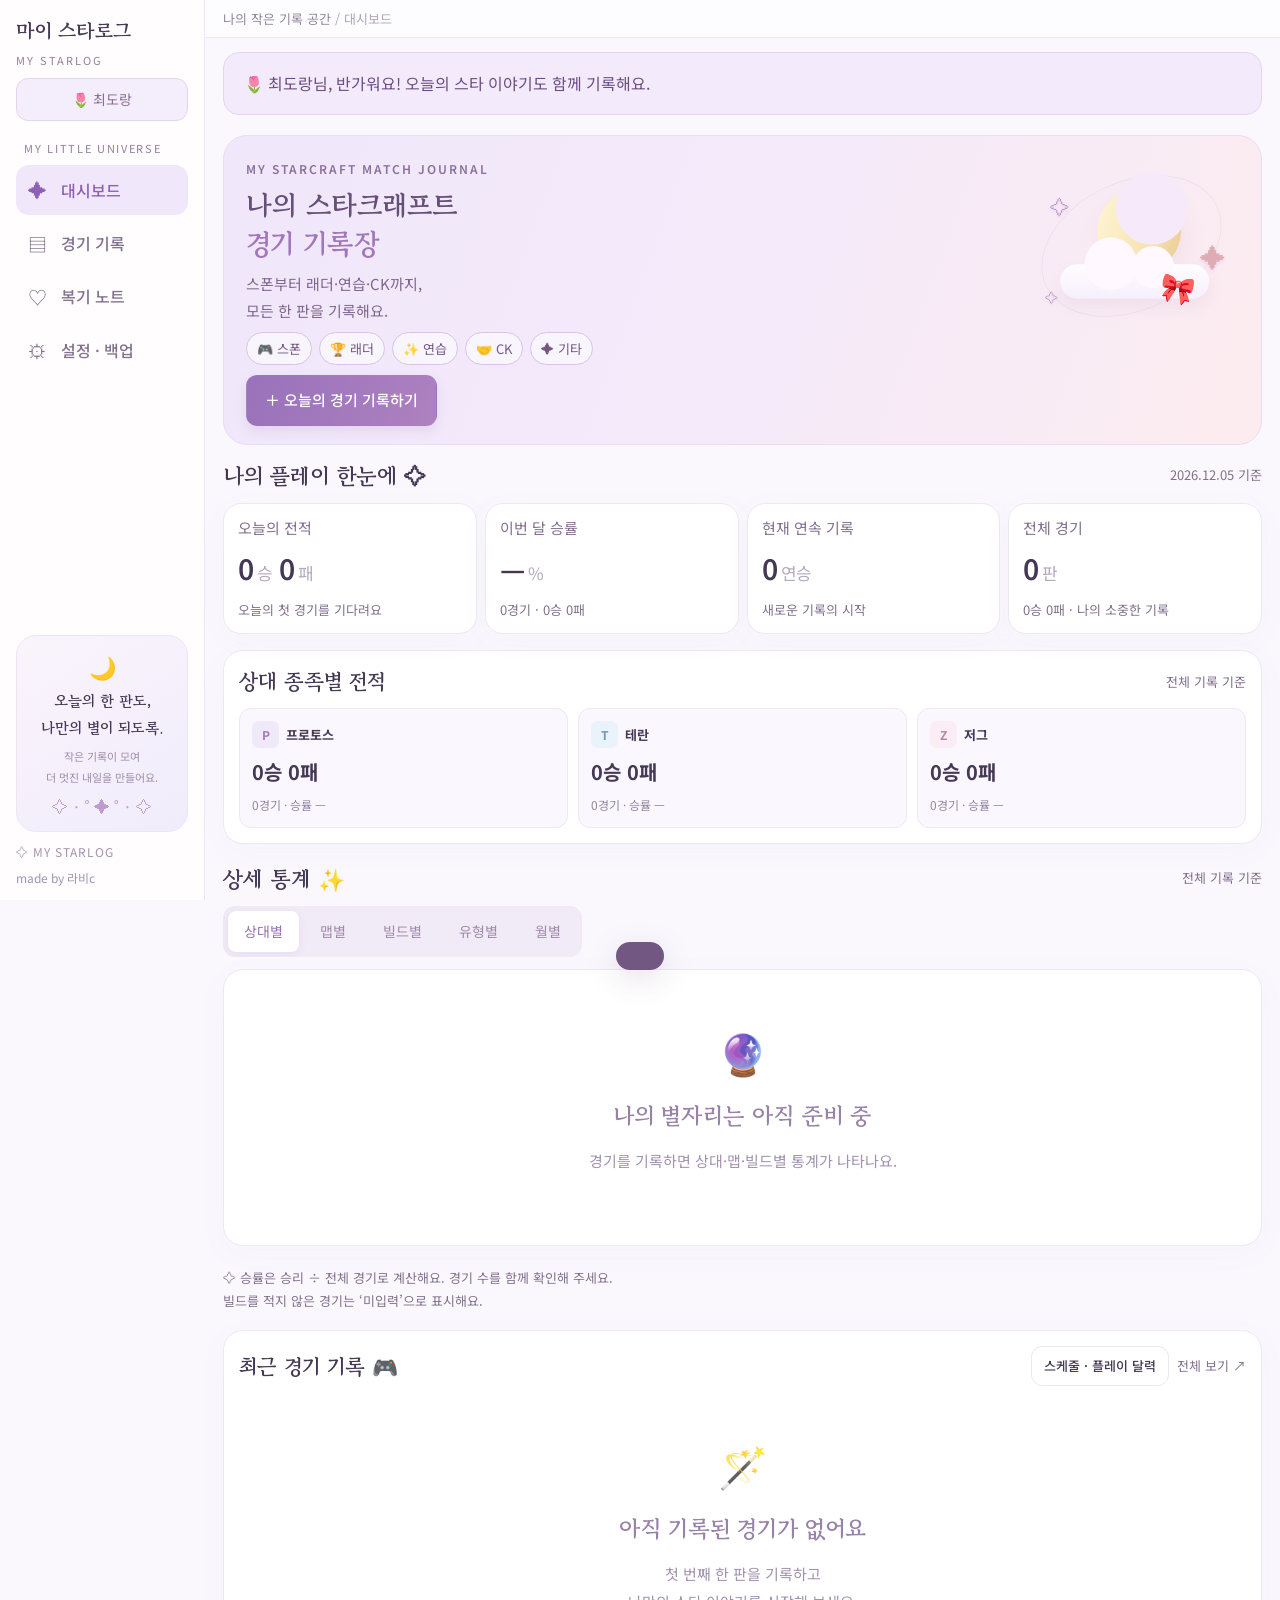
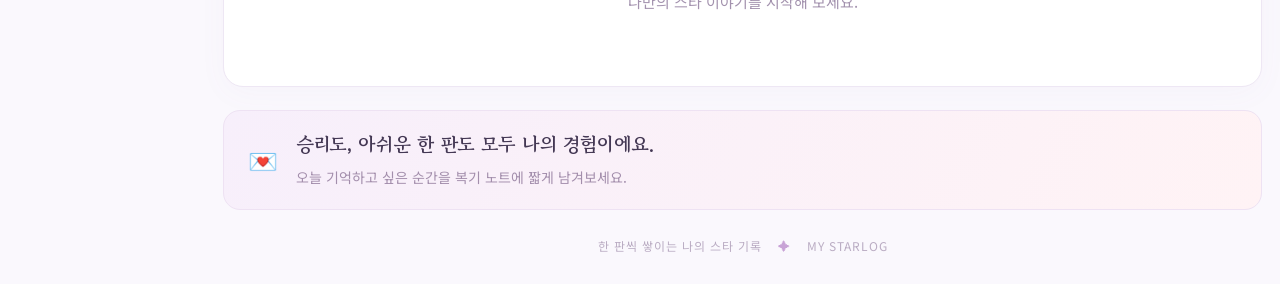
==== starlog/index.html @ a17aeb81 "feat: use Dorang profile automatically in integrated Starlog" ====
<!doctype html><html lang="ko"><head><meta charset="UTF-8"><meta name="viewport" content="width=device-width,initial-scale=1"><meta name="theme-color" content="#eee6ff"><title>마이 스타로그 · 스타크래프트 경기 기록장</title><meta name="description" content="스폰·래더·연습·CK까지, 나의 스타크래프트 경기와 빌드, 복기, 피드백을 기록하는 개인 기록장."><link rel="preconnect" href="https://fonts.googleapis.com"><link href="https://fonts.googleapis.com/css2?family=Gowun+Batang:wght@400;700&family=Noto+Sans+KR:wght@400;500;600;700;800&display=swap" rel="stylesheet"><link rel="manifest" href="manifest.webmanifest"><link rel="stylesheet" href="style.css?v=2.0.15"></head><body><aside class="sidebar"><a class="brand" href="#home"><span>마이 스타로그<small>MY STARLOG</small></span></a><div class="profile">🌷 <span id="profileName">최도랑</span></div><div class="nav-label">MY LITTLE UNIVERSE</div><nav id="nav"><a href="#home">✦ <span>대시보드</span></a><a href="#records">▤ <span>경기 기록</span></a><a href="#review">♡ <span>복기 노트</span></a><a href="#settings">⚙ <span>설정 · 백업</span></a></nav><div class="sidebar-note"><div>🌙</div><b>오늘의 한 판도,<br>나만의 별이 되도록.</b><small>작은 기록이 모여<br>더 멋진 내일을 만들어요.</small><span>✧ · ˚ ✦ ˚ · ✧</span></div><div class="sidebar-bottom">✧ MY STARLOG <small>made by 라비c</small></div></aside><main><header><div id="breadcrumb">나의 작은 기록 공간 <span> / 대시보드</span></div></header><div class="content"><div id="nameGreeting" role="status" hidden style="margin-bottom:20px;padding:16px 20px;background:#f3ebfb;border:1px solid #e4d5f1;border-radius:16px;font-size:16px;line-height:1.8;color:#6b4d82"></div><section id="home" class="page"></section><section id="records" class="page"></section><section id="review" class="page"></section><section id="settings" class="page"></section></div><footer>한 판씩 쌓이는 나의 스타 기록 <span>✦</span> MY STARLOG</footer></main><button class="floating" onclick="openForm()" aria-label="경기 기록하기">＋</button><dialog id="welcomeNotice" aria-labelledby="welcomeNoticeTitle"><div class="notice-heading"><h2 id="welcomeNoticeTitle">마이 스타로그 안내</h2><button class="icon-btn" onclick="dismissWelcomeNotice()" aria-label="안내 닫기">✕</button></div><div id="nameGuide" hidden style="margin-bottom:20px;padding:16px 20px;background:#f3ebfb;border:1px solid #e4d5f1;border-radius:16px;font-size:16px;line-height:1.8;color:#6b4d82">🌷 <a href="#settings" style="color:inherit;font-weight:600;text-underline-offset:4px">‘나의 스타로그’를 눌러 이름을 등록해 주세요.</a><br><span style="font-size:14px">설정에서 이름 / 닉네임을 입력하고 ‘설정 저장하기’를 눌러 주세요.</span></div><div id="migrationNotice" aria-live="polite"></div><div class="modal-actions"><button class="btn primary" onclick="dismissWelcomeNotice()">확인 · 닫기</button></div></dialog><dialog id="editor"><form id="matchForm"><div class="modal-head"><div><span class="eyebrow">NEW MEMORY</span><h2 id="formTitle">오늘의 한 판 기록하기 ✨</h2></div><button type="button" class="icon-btn" onclick="closeForm()" aria-label="닫기">✕</button></div><input name="id" type="hidden"><div class="form-grid"><label>경기 날짜<input name="date" type="date" required></label><label>경기 유형<select name="type"><option>스폰</option><option>래더</option><option>연습</option><option>CK</option><option>기타</option></select></label><label>상대 이름 <em>*</em><input name="opponent" list="opponents" maxlength="60" required placeholder="누구와 함께했나요?"></label><label>상대 종족<select name="race"><option value="P">프로토스</option><option value="T">테란</option><option value="Z">저그</option><option value="R">랜덤 / 모름</option></select></label><label>맵 <em>*</em><input name="map" list="maps" maxlength="80" required placeholder="맵 이름 입력"></label></div><label style="margin-bottom:18px">경기 결과 <em>*</em><select name="result" required><option value="" disabled selected>승패를 선택해 주세요</option><option value="W">승리</option><option value="L">패배</option></select></label><div class="form-grid"><label>내 빌드 <small>선택</small><input name="build" list="builds" maxlength="100" placeholder="예: 더블 넥서스"></label><label>상대 빌드 <small>선택</small><input name="enemyBuild" maxlength="100" placeholder="기억해둘 상대의 빌드"></label></div><label>복기 · 피드백 메모 <small>선택 · 최대 10,000자 · 아래쪽을 끌어 크기 조절</small><textarea name="memo" rows="8" maxlength="10000" placeholder="잘한 점도, 다음에 바꿔볼 점도 편하게 남겨요."></textarea></label><label>복기 태그 <small>쉼표로 구분</small><input name="tags" maxlength="200" placeholder="정찰, 빌드 대응, 교전, 잘한 플레이"></label><label class="check"><input name="star" type="checkbox"> ♡ 다시 보고 싶은 경기</label><div class="modal-actions"><button type="button" class="btn" onclick="copyLast()">직전 경기 가져오기</button><button type="submit" class="btn primary">기록 저장하기 ✦</button></div><p class="hint">작성 중인 내용은 이 브라우저에 임시 저장돼요.</p></form></dialog><datalist id="opponents"></datalist><datalist id="maps"></datalist><datalist id="builds"></datalist><div id="toast" role="status"></div><script src="app.js?v=2.0.15"></script><script src="player-autofill.js?v=2.0.15"></script></body></html>
---- starlog/style.css ----
:root{--bg:#faf8fd;--ink:#443854;--muted:#92869f;--purple:#9570c8;--accent:#b488cf;--line:#eee7f4;--pink:#e998b3;--card:#fff;--shadow:0 7px 30px #8e6dab09}*{box-sizing:border-box}body{margin:0;background:var(--bg);color:var(--ink);font:14px 'Noto Sans KR',sans-serif}button,input,select,textarea{font:inherit}button,a,input,select,textarea{-webkit-tap-highlight-color:transparent}button,a{cursor:pointer}button{color:inherit}a{color:inherit;text-decoration:none}button:focus-visible,a:focus-visible{outline:3px solid #bd9ae5;outline-offset:3px}.sidebar{width:240px;height:100vh;position:fixed;top:0;background:#fffdfd;border-right:1px solid var(--line);padding:38px 25px 24px;display:flex;flex-direction:column;z-index:5}.brand{display:flex;gap:10px;align-items:center;font:700 20px 'Gowun Batang',serif;white-space:nowrap}.brand-icon{display:grid;place-items:center;font-size:34px;color:#ab7bd1;background:#f2eafa;border:1px solid #e5d6f6;border-radius:15px;width:44px;height:46px}.brand small{display:block;font:9px 'Noto Sans KR',sans-serif;letter-spacing:3px;color:#a592b1;margin-top:7px}.nav-label{font-size:9px;letter-spacing:1.7px;color:#b2a6bb;margin:46px 10px 15px}nav{display:grid;gap:8px}nav a{display:flex;align-items:center;gap:14px;padding:14px 17px;border-radius:13px;color:#9688a2;font-size:19px}nav a span{font-size:13px;font-weight:500}nav a.active{background:#f0e7fa;color:#8d60b6}nav a:hover{background:#f7f1fb}.sidebar-note{margin-top:auto;padding:26px 15px;text-align:center;background:linear-gradient(145deg,#faf4fc,#f0ecfb);border:1px solid #eee4f6;border-radius:20px;position:relative}.sidebar-note>div{font-size:30px;margin-bottom:10px}.sidebar-note b{font:700 16px/1.8 'Gowun Batang',serif}.sidebar-note small{display:block;font-size:10px;color:#a08eac;line-height:1.9;margin:13px 0}.sidebar-note>span{color:#be9bd3}.sidebar-bottom{font-size:9px;letter-spacing:1px;color:#a493b0;margin-top:24px}.sidebar-bottom span{float:right}.sidebar-bottom small{display:block;font-size:10px;letter-spacing:0;margin-top:6px}main{margin-left:240px}header{height:83px;border-bottom:1px solid var(--line);padding:0 42px;display:flex;justify-content:space-between;align-items:center;background:#fff9;font-size:11px;color:var(--muted)}header span{color:#b1a4bb}.profile{border:1px solid var(--line);background:white;border-radius:24px;padding:9px 15px;font-size:13px}.profile span{color:#887097;margin-left:6px}.content{max-width:1320px;margin:auto;padding:32px 42px 24px}.page{display:none}.page.active{display:block}.hero{background:linear-gradient(110deg,#efe7fa 0%,#f5eafa 53%,#fcecef 100%);border:1px solid #eadcf3;border-radius:24px;padding:34px 36px;min-height:232px;display:flex;position:relative;overflow:hidden}.hero-copy{z-index:1}.eyebrow{font-size:10px;letter-spacing:2px;color:#a58bb9;font-weight:600}.hero h1{font:700 clamp(26px,2.6vw,36px)/1.6 'Gowun Batang',serif;margin:11px 0;color:#675077}.hero h1 span{color:#a276ba}.hero p{color:#a18aa9;font-size:12px;margin:0 0 23px}.btn{padding:11px 18px;border:1px solid var(--line);border-radius:11px;background:white;font-weight:500;font-size:12px;display:inline-flex;align-items:center;justify-content:center;gap:7px}.btn:hover{filter:brightness(.98);transform:translateY(-1px)}.btn.primary{background:linear-gradient(110deg,#a280c6,#bd94ce);color:white;border-color:transparent;box-shadow:0 5px 12px #ae88c331}.btn.small{padding:7px 11px;font-size:11px}.hero-art{position:absolute;right:35px;top:12px;width:270px;height:220px;pointer-events:none}.moon{position:absolute;right:64px;top:28px;width:120px;height:120px;border-radius:50%;background:linear-gradient(130deg,#fff8d8,#f1d59c);box-shadow:0 12px 30px #c49ba925,inset -12px -9px 15px #d6aa7730;transform:rotate(-22deg)}.moon:after{content:'';position:absolute;width:103px;height:103px;top:-14px;right:-20px;border-radius:50%;background:#f6eafa}.cloud{position:absolute;bottom:35px;right:24px;width:213px;height:49px;border-radius:50px;background:linear-gradient(#ffffffec,#f6effdf7);box-shadow:0 12px 22px #b29ac224}.cloud:before,.cloud:after{content:'';position:absolute;border-radius:50%;background:#fff9ff;width:75px;height:75px;left:35px;bottom:12px}.cloud:after{width:60px;height:60px;left:103px;bottom:15px}.art-star{position:absolute;color:#bd91d1;font-size:28px;text-shadow:0 3px 5px #cf9ed347}.art-star.s1{top:30px;left:18px}.art-star.s2{top:95px;right:0;color:#dfacb5;font-size:37px}.art-star.s3{bottom:22px;left:12px;font-size:19px}.art-ribbon{position:absolute;right:44px;bottom:18px;font-size:40px;transform:rotate(12deg)}.orbit{position:absolute;inset:18px 0;border:1px solid #d4b5e14f;border-radius:50%;transform:rotate(-25deg)}.section-top{display:flex;align-items:center;justify-content:space-between;margin:29px 0 16px;gap:10px}.section-top h2,.page-title{font:700 21px 'Gowun Batang',serif;margin:0}.section-top small{font-size:11px;color:var(--muted)}.date-label{font-size:11px;color:#a492af}.metrics{display:grid;grid-template-columns:repeat(4,1fr);gap:15px;margin:22px 0}.metric{background:white;border:1px solid var(--line);border-radius:18px;padding:21px 23px;box-shadow:var(--shadow);position:relative}.metric .metric-icon{float:right;background:#f7f0fc;padding:9px;border-radius:12px;font-size:18px}.metric:nth-child(2) .metric-icon{background:#fff1f4}.metric:nth-child(3) .metric-icon{background:#eff8f6}.metric-title{font-size:11px;color:#a08da9}.metric strong{font-size:29px;display:block;letter-spacing:-1px;margin:12px 0 7px;font-weight:600}.metric strong small{font-size:13px;font-weight:400;color:#b5a9bf;margin-left:4px}.metric>small{color:#b0a1b9;font-size:10px}.two-col{display:grid;grid-template-columns:1.65fr 1fr;gap:23px}.panel{background:white;border:1px solid var(--line);border-radius:20px;padding:23px;box-shadow:var(--shadow)}.panel-title{display:flex;justify-content:space-between;align-items:center;margin-bottom:20px}.panel-title h3{font:700 17px 'Gowun Batang',serif;margin:0}.panel-title a{font-size:10px;color:#a18aac}.empty{text-align:center;padding:34px 15px;color:#a392ae}.empty .empty-icon{font-size:40px;display:block;margin-bottom:13px}.empty b{font:700 18px 'Gowun Batang',serif;color:#9982a8}.empty p{font-size:11px;line-height:1.9;margin-bottom:20px}.tip{background:linear-gradient(115deg,#f7effb,#fff3f5);border:1px solid #eee2f3;border-radius:17px;padding:19px 24px;margin-top:23px;display:flex;gap:18px;align-items:center}.tip>span{font-size:24px}.tip b{font:700 14px 'Gowun Batang',serif}.tip p{font-size:11px;color:#a38eac;margin:7px 0 0}.calendar-head{display:flex;justify-content:space-between;align-items:center;font-size:12px}.icon-btn{background:transparent;border:0;padding:7px;border-radius:8px;color:#a18dab}.calendar-grid{display:grid;grid-template-columns:repeat(7,1fr);gap:4px;text-align:center;margin-top:14px}.day-label{font-size:9px;color:#b9a9c1;padding:5px}.day{border:0;background:transparent;min-height:34px;padding:5px 0;border-radius:9px;font-size:10px;position:relative}.day.today{background:#efe5fa;color:#9c70bd;font-weight:700}.day.has-game:after{content:'';display:block;width:4px;height:4px;border-radius:50%;background:#d99bbd;margin:3px auto 0}.day:hover{background:#faf2fc}.calendar-legend{font-size:9px;color:#b1a0bb;margin-top:14px;text-align:center}.table-wrap{overflow:auto}table{width:100%;border-collapse:collapse;white-space:nowrap}th{font-weight:400;color:#b4a3bd;font-size:10px;text-align:left;padding:12px 10px;border-bottom:1px solid var(--line)}td{padding:15px 10px;border-bottom:1px solid #f5eff8;font-size:11px}tr:last-child td{border:0}tbody tr.clickable{cursor:pointer}tbody tr.clickable:hover{background:#fdf9ff}.badge{display:inline-block;padding:5px 9px;border-radius:7px;font-size:10px;background:#f2ebfa;color:#a47cbd}.badge.win{color:#649b95;background:#edf7f4}.badge.loss{color:#c18da4;background:#fcf0f4}.race{display:inline-grid;place-items:center;width:22px;height:22px;border-radius:7px;font-size:10px;background:#f0e9f9;color:#a07abb;margin-right:7px}.race.T{background:#eaf3fb;color:#7395b6}.race.Z{background:#fbedf3;color:#ba83a6}.filters{display:flex;flex-wrap:wrap;gap:9px;margin:20px 0}.filters input{min-width:150px;flex:1}.filters select{min-width:100px}.filters label{font-size:10px;color:var(--muted)}input:not([type=radio]):not([type=checkbox]),select,textarea{border:1px solid #e9dff0;background:#fffdff;border-radius:10px;padding:11px 12px;color:#66516f;outline:none;max-width:100%}input:focus,select:focus,textarea:focus{border-color:#ba96d5!important;box-shadow:0 0 0 3px #c29ee615}input::placeholder,textarea::placeholder{color:#bbadbf;font-size:11px}.filters input,.filters select{font-size:11px}.subtext{color:#a591af;font-size:12px;line-height:1.9}.page-heading{display:flex;justify-content:space-between;align-items:center}.page-heading p{margin-bottom:0}.segmented{display:flex;gap:5px;background:#f1eaf7;padding:5px;border-radius:12px;width:max-content;max-width:100%;overflow:auto}.segmented button{border:0;border-radius:8px;background:transparent;font-size:11px;padding:9px 16px;color:#a08aac;white-space:nowrap}.segmented button.selected{background:white;color:#9a70b5;box-shadow:0 2px 8px #8c72931a}.bar-track{height:7px;background:#f4ecf8;border-radius:20px;width:130px;overflow:hidden}.bar-fill{height:100%;background:linear-gradient(90deg,#c7a8e2,#e7bed4);border-radius:20px}.review-grid{display:grid;grid-template-columns:repeat(2,1fr);gap:17px}.review-card{padding:22px;border:1px solid var(--line);border-radius:18px;background:white;cursor:pointer}.review-card h3{font-size:14px;margin:14px 0 8px}.review-card p{font-size:12px;color:#96839e;line-height:1.9;white-space:pre-wrap;overflow-wrap:anywhere}.tag{font-size:10px;padding:4px 8px;background:#f7f0fa;border-radius:6px;color:#ab8bbb;display:inline-block;margin:3px}.settings-grid{display:grid;grid-template-columns:1fr 1fr;gap:22px;margin-top:24px}.settings-grid h3{font:700 19px 'Gowun Batang',serif}.settings-grid label{margin-top:16px}.settings-grid .btn{margin-top:17px}.settings-grid textarea{width:100%}.backup-status{padding:15px;background:#faf5fd;border-radius:12px;font-size:11px;line-height:1.9;color:#aa91b5;margin:18px 0}.danger{color:#c4819b}footer{padding:25px 42px 28px;text-align:center;font-size:9px;letter-spacing:1px;color:#baacc3}footer span{margin:0 12px;color:#c8a3d6}.floating{display:none}dialog{border:1px solid #e9dbf1;border-radius:24px;padding:28px;width:620px;max-width:calc(100% - 26px);max-height:90vh;color:var(--ink);box-shadow:0 22px 100px #66437e33}dialog::backdrop{background:#55436550;backdrop-filter:blur(5px)}.modal-head{display:flex;justify-content:space-between;align-items:start}.modal-head h2{font:700 23px 'Gowun Batang',serif;margin:10px 0 25px}.form-grid{display:grid;grid-template-columns:1fr 1fr;gap:15px;margin-bottom:16px}label{display:block;font-size:11px;color:#96829f}label input:not([type=checkbox]):not([type=radio]),label select,label textarea{display:block;width:100%;margin-top:7px}label em{font-style:normal;color:#c38da7}label small{font-size:9px;color:#bcadbf;margin-left:5px}.result-pick{display:flex;gap:10px;margin:9px 0 18px}.result-pick label{flex:1;cursor:pointer}.result-pick input{position:absolute;opacity:0}.result-pick span{display:block;padding:12px;text-align:center;border:1px solid var(--line);border-radius:10px}.result-pick input:checked+span{background:#f1e6fa;border-color:#c19ddd;color:#9161ae}.result-pick input:focus-visible+span{outline:2px solid #9570c8}textarea{resize:vertical}.check{display:flex;gap:8px;align-items:center;margin:18px 0}.check input{accent-color:#b68ace}#matchForm>label{margin-top:12px}.modal-actions{display:flex;justify-content:space-between;gap:10px;border-top:1px solid var(--line);padding-top:20px}.hint{font-size:10px;color:#b7a7bf;text-align:center;margin-bottom:0}#toast{position:fixed;bottom:30px;left:50%;transform:translateX(-50%) translateY(100px);background:#725783;color:white;padding:14px 24px;border-radius:14px;z-index:99;font-size:12px;box-shadow:0 8px 30px #7b5b7d30;transition:transform .2s;max-width:90%;text-align:center}#toast.show{transform:translateX(-50%) translateY(0)}.actions{display:flex;gap:8px;flex-wrap:wrap}.star-button{background:transparent;border:0;font-size:16px;color:#c5a0d6}.star-button.on{color:#d88bb4}.month-title{font-size:12px;color:#9c85a9}.stat-note{font-size:11px;color:#ac98b6;margin-top:20px;line-height:1.8}
@media(min-width:1500px){.hero{min-height:260px}.hero-art{right:90px;top:25px;transform:scale(1.1)}}@media(max-width:1100px){.sidebar{width:205px;padding:30px 18px}.brand{font-size:17px}main{margin-left:205px}.content{padding:25px}.hero-art{right:10px;opacity:.75;transform:scale(.8);transform-origin:right center}.hero h1{font-size:27px}.hero{padding:28px}.metric{padding:17px}.metric .metric-icon{font-size:14px;padding:7px}.two-col{grid-template-columns:1.3fr 1fr}}@media(max-width:800px){.sidebar{position:static;width:100%;height:auto;padding:20px 20px 0;border-right:0}.brand{font-size:20px}.sidebar-note,.nav-label,.sidebar-bottom{display:none}nav{display:flex;gap:2px;overflow:auto;margin-top:19px}nav a{padding:11px 13px;border-radius:10px 10px 0 0;gap:7px;white-space:nowrap;font-size:15px}nav a span{font-size:11px}main{margin-left:0}header{height:58px;padding:0 22px;font-size:10px}.content{padding:20px}.hero{min-height:230px}.hero-art{right:2px;opacity:.5}.hero-copy{max-width:85%}.hero h1{font-size:28px}.hero p{max-width:200px;line-height:1.8}.metrics{grid-template-columns:1fr 1fr;gap:12px}.metric strong{font-size:27px}.two-col,.settings-grid{grid-template-columns:1fr}.review-grid{grid-template-columns:1fr}.floating{display:block;position:fixed;bottom:24px;right:21px;border:0;background:#b38bcb;color:white;border-radius:20px;width:52px;height:52px;font-size:28px;box-shadow:0 5px 20px #b38bcb66;z-index:6}.panel{padding:18px}.section-top h2{font-size:18px}.hero-art .art-ribbon{font-size:33px}.page-title{font-size:23px}footer{padding-bottom:90px}.filters{gap:7px}.filters select{flex:1}.filters input[type=date]{min-width:130px}.form-grid{gap:10px}dialog{padding:20px}.modal-head h2{font-size:21px}.page-heading{align-items:start}.page-heading .btn{padding:10px}.metric-icon{display:none}.calendar-grid .day{min-height:40px}}
@media(prefers-reduced-motion:reduce){*{transition:none!important;scroll-behavior:auto!important}}
/* Keep pastel decoration while giving functional text sufficient contrast. */
.metric-title,.subtext,label,.date-label,.metric>small,.panel-title a,.hint,.stat-note,.calendar-legend,th{color:#82708e}.hero p,.eyebrow{color:#8b719b}.btn.primary{background:linear-gradient(110deg,#9972bb,#ae81bf)}.brand small,.nav-label{color:#947f9f}nav a{color:#82718f}.review-card p{color:#806b89}

/* v1.2: readable type, clear StarCraft purpose, persistent version controls */
body{font-size:16px;line-height:1.65}.sidebar{width:260px;padding:30px 22px 22px}.brand{font-size:23px}.brand small{font-size:11px}.nav-label{font-size:11px;margin-top:32px}nav a span{font-size:16px}nav a{padding:13px 16px}.sidebar-note b{font-size:19px}.sidebar-note small{font-size:13px}.sidebar-bottom,.sidebar-bottom small{font-size:12px}main{margin-left:260px}header{min-height:94px;height:auto;padding:18px 32px;gap:16px;font-size:13px}.header-actions{display:flex;align-items:center;gap:15px;flex-wrap:wrap}.version-tools{display:flex;align-items:center;gap:10px}#appVersion{font-size:13px;font-weight:700;color:#876599;white-space:nowrap}.profile{font-size:15px}.content{padding:30px 32px}.eyebrow{font-size:12px}.hero{min-height:330px;padding:32px 36px}.hero h1{font-size:38px;line-height:1.5}.hero p{font-size:17px;line-height:1.8;color:#80668f;margin-bottom:14px}.hero-art{top:55px}.game-types{display:flex;flex-wrap:wrap;gap:7px;margin:0 0 20px}.game-types span{display:inline-block;font-size:13px;padding:5px 10px;border:1px solid #d8c2e9;background:#ffffff91;border-radius:20px;color:#735884}.btn{font-size:15px;padding:12px 18px}.btn.small{font-size:13px;padding:8px 12px}.section-top h2,.page-title{font-size:25px}.section-top small,.date-label{font-size:13px}.metric{padding:20px}.metric-title{font-size:15px}.metric strong{font-size:34px}.metric strong small{font-size:17px}.metric>small{font-size:13px}.metrics{gap:13px}.metric-icon{display:none}.panel-title h3{font-size:21px}.panel-title a{font-size:13px}.empty b{font-size:23px}.empty p{font-size:15px}.tip b{font-size:19px}.tip p{font-size:14px;line-height:1.8}.calendar-head{font-size:16px}.day-label{font-size:12px}.day{font-size:14px;min-height:39px}.calendar-legend{font-size:12px}th{font-size:13px}td{font-size:15px;padding:15px 10px}.badge{font-size:12px}.race{width:27px;height:27px;font-size:12px}.icon-btn{font-size:14px}.filters input,.filters select{font-size:14px}.filters label{font-size:13px}.subtext{font-size:16px}.segmented button{font-size:14px}.review-card h3{font-size:18px}.review-card p{font-size:16px}.tag{font-size:13px}.settings-grid h3{font-size:23px}.settings-grid label{font-size:15px}.backup-status{font-size:14px}.hint,.stat-note{font-size:13px;line-height:1.8}label{font-size:15px}label small{font-size:12px}input::placeholder,textarea::placeholder{font-size:14px}.modal-head h2{font-size:26px}dialog{width:700px}input:not([type=radio]):not([type=checkbox]),select,textarea{font-size:16px}footer{font-size:12px}#toast{font-size:15px;max-width:90%;width:max-content}.result-pick{font-size:16px}
@media(max-width:1200px){.metrics{grid-template-columns:repeat(2,1fr)}.two-col{grid-template-columns:1fr}.hero-art{opacity:.7;right:10px}.header-actions{gap:9px}.content{padding:25px}.hero h1{font-size:34px}.hero-copy{max-width:75%}.settings-grid{grid-template-columns:1fr}}
@media(max-width:800px){.sidebar{width:100%;padding:20px 18px 0}.brand{font-size:23px}main{margin-left:0}nav a span{font-size:14px}nav a{padding:12px 13px}.content{padding:18px}header{padding:12px 18px;min-height:88px;flex-wrap:wrap;gap:8px}#breadcrumb{width:100%;font-size:12px}.header-actions{width:100%;justify-content:space-between;gap:8px}.profile{font-size:13px}.version-tools{gap:7px}.version-tools .btn{font-size:12px}.hero{padding:26px 23px;min-height:340px}.hero-copy{max-width:100%}.hero h1{font-size:30px}.hero p{max-width:none;font-size:16px}.hero-art{opacity:.25;right:0;top:32px;transform:scale(.7)}.game-types{max-width:270px;gap:5px}.game-types span{font-size:12px;padding:4px 8px}.metrics{gap:10px}.metric{padding:17px 14px}.metric-title{font-size:14px}.metric strong{font-size:29px}.metric>small{font-size:12px}.section-top{flex-wrap:wrap}.section-top h2{font-size:22px}.page-title{font-size:26px}.page-heading{gap:12px;flex-wrap:wrap}.panel-title h3{font-size:20px}.modal-head h2{font-size:22px}.form-grid{gap:14px}dialog{padding:20px}.modal-actions{flex-wrap:wrap}.modal-actions .btn{flex:1;white-space:nowrap}.hint{font-size:12px}.floating{bottom:20px}.tip{padding:18px}.tip b{font-size:17px}.day{min-height:40px}}
@media(max-width:420px){.form-grid{grid-template-columns:1fr}.hero h1{font-size:28px}.profile span{max-width:100px;overflow:hidden;text-overflow:ellipsis;display:inline-block;vertical-align:middle}.brand{font-size:22px}}



/* Unbranded journal inside Dorang. */
.brand small{letter-spacing:2px}

/* Embedded journal: compact chrome and readable controls. */
.sidebar{padding:16px 16px 12px;width:205px}.brand{font-size:20px}.nav-label{margin:18px 8px 8px}nav{gap:4px}nav a{padding:9px 12px}.sidebar-note{padding:12px}.sidebar-note>div{font-size:22px;margin-bottom:3px}.sidebar-note b{font-size:15px}.sidebar-note small{margin:5px 0;font-size:11px}.sidebar-bottom{margin-top:10px}main{margin-left:205px}header{min-height:50px;padding:8px 18px;gap:8px}.content{padding:14px 18px}.hero{min-height:0;padding:18px 22px}.hero h1{font-size:28px;line-height:1.35;margin:7px 0}.hero p{font-size:15px;margin-bottom:8px}.game-types{margin-bottom:10px}.hero-art{top:0;transform:scale(.7);transform-origin:right center}.metrics{margin:12px 0;gap:8px}.metric{padding:12px 14px}.metric strong{margin:4px 0;font-size:28px}.section-top{margin:14px 0 10px}.section-top h2{font-size:22px}.panel{padding:15px}.panel-title{margin-bottom:12px}.name-guide,.welcome-guide{margin-bottom:12px;padding:10px 14px}footer{padding-top:12px}
@media(max-width:800px){.sidebar{width:100%;padding:10px 12px 0}.brand{font-size:19px}nav{margin-top:8px}nav a{padding:9px 10px}main{margin-left:0}header{min-height:48px;padding:8px 12px}.content{padding:12px}.hero{padding:16px;min-height:0}.hero h1{font-size:26px}.hero p{font-size:15px}.hero-copy{max-width:100%}.hero-art{opacity:.3}.metric{padding:12px}.btn{min-height:42px}.btn.small{min-height:36px}.sidebar-note,.sidebar-bottom{display:none}}
@media(max-height:700px){.sidebar-note{display:none}}

.sidebar>.profile{display:flex;align-items:center;justify-content:center;gap:4px;width:100%;margin:10px 0 0;padding:9px 12px;min-height:42px;background:#f4edfb;border-color:#e4d5ef;border-radius:12px;font-size:14px}.sidebar>.profile span{margin:0;overflow-wrap:anywhere}header{min-height:38px;padding:7px 18px}.header-actions{display:none}@media(max-width:800px){.sidebar>.profile{width:max-content;max-width:100%;margin:7px 0 3px}header{min-height:32px;padding:5px 12px}}

.home-recent .panel-title{gap:10px;flex-wrap:wrap}.home-recent .panel-title .actions{align-items:center}.home-recent{min-width:0}

#welcomeNotice{width:min(560px,calc(100vw - 32px));max-height:calc(100dvh - 40px);overflow:auto;padding:24px;box-sizing:border-box} .notice-heading{display:flex;align-items:center;justify-content:space-between;gap:12px;margin-bottom:20px}.notice-heading h2{margin:0;font-size:20px}#welcomeNotice [hidden]{display:none!important}#welcomeNotice .tip{padding:16px}#welcomeNotice .modal-actions{justify-content:flex-end}

.race-summary{margin:16px 0}.race-summary .panel-title{margin-bottom:12px}.race-summary-grid{display:grid;grid-template-columns:repeat(3,minmax(0,1fr));gap:10px}.race-summary-card{display:grid;gap:7px;padding:12px;background:#faf7ff;border:1px solid var(--line);border-radius:12px;min-width:0}.race-summary-card b{font-size:13px}.race-summary-card strong{font-size:20px}.race-summary-card>span{font-size:12px;color:var(--muted)}@media(max-width:560px){.race-summary-grid{gap:6px}.race-summary-card{padding:10px 7px}.race-summary-card b{font-size:11px}.race-summary-card strong{font-size:16px}.race-summary-card>span{font-size:10px}}

.home-statistics{margin:18px 0}.home-statistics .section-top{margin:0 0 12px}.home-statistics .panel{margin-top:12px!important}.home-statistics .stat-note{margin-bottom:18px}
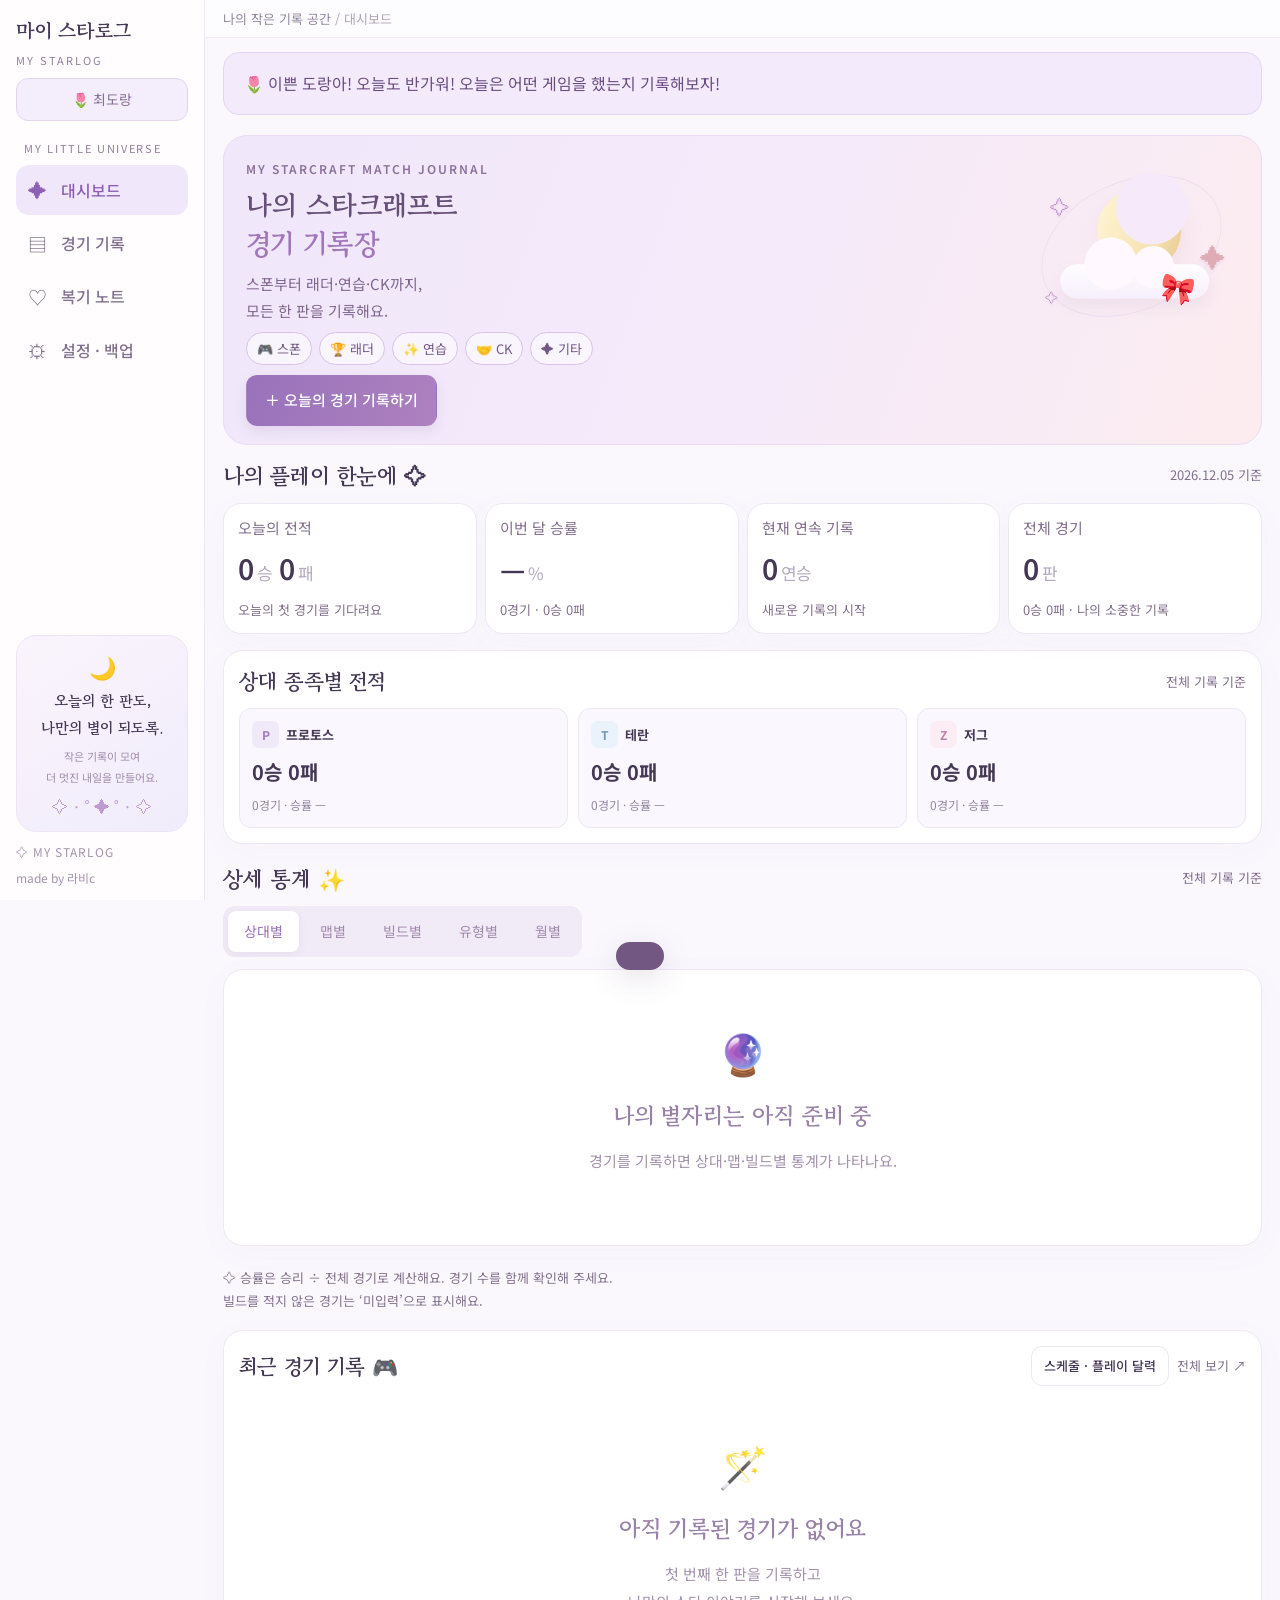
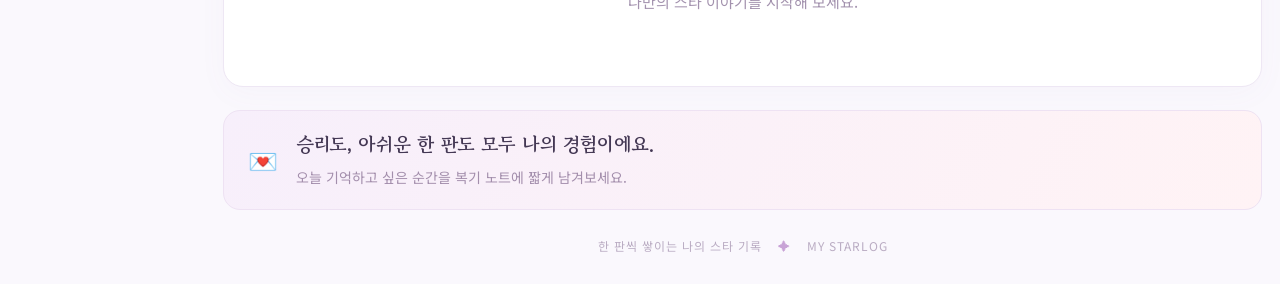
==== commit 7012c5fd: "ui: personalize Dorang greetings and remove monthly theme switching" ====
--- a/starlog/index.html
+++ b/starlog/index.html
@@ -1,3 +1,3 @@
-<!doctype html><html lang="ko"><head><meta charset="UTF-8"><meta name="viewport" content="width=device-width,initial-scale=1"><meta name="theme-color" content="#eee6ff"><title>마이 스타로그 · 스타크래프트 경기 기록장</title><meta name="description" content="스폰·래더·연습·CK까지, 나의 스타크래프트 경기와 빌드, 복기, 피드백을 기록하는 개인 기록장."><link rel="preconnect" href="https://fonts.googleapis.com"><link href="https://fonts.googleapis.com/css2?family=Gowun+Batang:wght@400;700&family=Noto+Sans+KR:wght@400;500;600;700;800&display=swap" rel="stylesheet"><link rel="manifest" href="manifest.webmanifest"><link rel="stylesheet" href="style.css?v=2.0.15"></head><body><aside class="sidebar"><a class="brand" href="#home"><span>마이 스타로그<small>MY STARLOG</small></span></a><div class="profile">🌷 <span id="profileName">최도랑</span></div><div class="nav-label">MY LITTLE UNIVERSE</div><nav id="nav"><a href="#home">✦ <span>대시보드</span></a><a href="#records">▤ <span>경기 기록</span></a><a href="#review">♡ <span>복기 노트</span></a><a href="#settings">⚙ <span>설정 · 백업</span></a></nav><div class="sidebar-note"><div>🌙</div><b>오늘의 한 판도,<br>나만의 별이 되도록.</b><small>작은 기록이 모여<br>더 멋진 내일을 만들어요.</small><span>✧ · ˚ ✦ ˚ · ✧</span></div><div class="sidebar-bottom">✧ MY STARLOG <small>made by 라비c</small></div></aside><main><header><div id="breadcrumb">나의 작은 기록 공간 <span> / 대시보드</span></div></header><div class="content"><div id="nameGreeting" role="status" hidden style="margin-bottom:20px;padding:16px 20px;background:#f3ebfb;border:1px solid #e4d5f1;border-radius:16px;font-size:16px;line-height:1.8;color:#6b4d82"></div><section id="home" class="page"></section><section id="records" class="page"></section><section id="review" class="page"></section><section id="settings" class="page"></section></div><footer>한 판씩 쌓이는 나의 스타 기록 <span>✦</span> MY STARLOG</footer></main><button class="floating" onclick="openForm()" aria-label="경기 기록하기">＋</button><dialog id="welcomeNotice" aria-labelledby="welcomeNoticeTitle"><div class="notice-heading"><h2 id="welcomeNoticeTitle">마이 스타로그 안내</h2><button class="icon-btn" onclick="dismissWelcomeNotice()" aria-label="안내 닫기">✕</button></div><div id="nameGuide" hidden style="margin-bottom:20px;padding:16px 20px;background:#f3ebfb;border:1px solid #e4d5f1;border-radius:16px;font-size:16px;line-height:1.8;color:#6b4d82">🌷 <a href="#settings" style="color:inherit;font-weight:600;text-underline-offset:4px">‘나의 스타로그’를 눌러 이름을 등록해 주세요.</a><br><span style="font-size:14px">설정에서 이름 / 닉네임을 입력하고 ‘설정 저장하기’를 눌러 주세요.</span></div><div id="migrationNotice" aria-live="polite"></div><div class="modal-actions"><button class="btn primary" onclick="dismissWelcomeNotice()">확인 · 닫기</button></div></dialog><dialog id="editor"><form id="matchForm"><div class="modal-head"><div><span class="eyebrow">NEW MEMORY</span><h2 id="formTitle">오늘의 한 판 기록하기 ✨</h2></div><button type="button" class="icon-btn" onclick="closeForm()" aria-label="닫기">✕</button></div><input name="id" type="hidden"><div class="form-grid"><label>경기 날짜<input name="date" type="date" required></label><label>경기 유형<select name="type"><option>스폰</option><option>래더</option><option>연습</option><option>CK</option><option>기타</option></select></label><label>상대 이름 <em>*</em><input name="opponent" list="opponents" maxlength="60" required placeholder="누구와 함께했나요?"></label><label>상대 종족<select name="race"><option value="P">프로토스</option><option value="T">테란</option><option value="Z">저그</option><option value="R">랜덤 / 모름</option></select></label><label>맵 <em>*</em><input name="map" list="maps" maxlength="80" required placeholder="맵 이름 입력"></label></div><label style="margin-bottom:18px">경기 결과 <em>*</em><select name="result" required><option value="" disabled selected>승패를 선택해 주세요</option><option value="W">승리</option><option value="L">패배</option></select></label><div class="form-grid"><label>내 빌드 <small>선택</small><input name="build" list="builds" maxlength="100" placeholder="예: 더블 넥서스"></label><label>상대 빌드 <small>선택</small><input name="enemyBuild" maxlength="100" placeholder="기억해둘 상대의 빌드"></label></div><label>복기 · 피드백 메모 <small>선택 · 최대 10,000자 · 아래쪽을 끌어 크기 조절</small><textarea name="memo" rows="8" maxlength="10000" placeholder="잘한 점도, 다음에 바꿔볼 점도 편하게 남겨요."></textarea></label><label>복기 태그 <small>쉼표로 구분</small><input name="tags" maxlength="200" placeholder="정찰, 빌드 대응, 교전, 잘한 플레이"></label><label class="check"><input name="star" type="checkbox"> ♡ 다시 보고 싶은 경기</label><div class="modal-actions"><button type="button" class="btn" onclick="copyLast()">직전 경기 가져오기</button><button type="submit" class="btn primary">기록 저장하기 ✦</button></div><p class="hint">작성 중인 내용은 이 브라우저에 임시 저장돼요.</p></form></dialog><datalist id="opponents"></datalist><datalist id="maps"></datalist><datalist id="builds"></datalist><div id="toast" role="status"></div><script src="app.js?v=2.0.15"></script><script src="player-autofill.js?v=2.0.15"></script></body></html>
+<!doctype html><html lang="ko"><head><meta charset="UTF-8"><meta name="viewport" content="width=device-width,initial-scale=1"><meta name="theme-color" content="#eee6ff"><title>마이 스타로그 · 스타크래프트 경기 기록장</title><meta name="description" content="스폰·래더·연습·CK까지, 나의 스타크래프트 경기와 빌드, 복기, 피드백을 기록하는 개인 기록장."><link rel="preconnect" href="https://fonts.googleapis.com"><link href="https://fonts.googleapis.com/css2?family=Gowun+Batang:wght@400;700&family=Noto+Sans+KR:wght@400;500;600;700;800&display=swap" rel="stylesheet"><link rel="manifest" href="manifest.webmanifest"><link rel="stylesheet" href="style.css?v=2.0.17"></head><body><aside class="sidebar"><a class="brand" href="#home"><span>마이 스타로그<small>MY STARLOG</small></span></a><div class="profile">🌷 <span id="profileName">최도랑</span></div><div class="nav-label">MY LITTLE UNIVERSE</div><nav id="nav"><a href="#home">✦ <span>대시보드</span></a><a href="#records">▤ <span>경기 기록</span></a><a href="#review">♡ <span>복기 노트</span></a><a href="#settings">⚙ <span>설정 · 백업</span></a></nav><div class="sidebar-note"><div>🌙</div><b>오늘의 한 판도,<br>나만의 별이 되도록.</b><small>작은 기록이 모여<br>더 멋진 내일을 만들어요.</small><span>✧ · ˚ ✦ ˚ · ✧</span></div><div class="sidebar-bottom">✧ MY STARLOG <small>made by 라비c</small></div></aside><main><header><div id="breadcrumb">나의 작은 기록 공간 <span> / 대시보드</span></div></header><div class="content"><div id="nameGreeting" role="status" hidden style="margin-bottom:20px;padding:16px 20px;background:#f3ebfb;border:1px solid #e4d5f1;border-radius:16px;font-size:16px;line-height:1.8;color:#6b4d82"></div><section id="home" class="page"></section><section id="records" class="page"></section><section id="review" class="page"></section><section id="settings" class="page"></section></div><footer>한 판씩 쌓이는 나의 스타 기록 <span>✦</span> MY STARLOG</footer></main><button class="floating" onclick="openForm()" aria-label="경기 기록하기">＋</button><dialog id="welcomeNotice" aria-labelledby="welcomeNoticeTitle"><div class="notice-heading"><h2 id="welcomeNoticeTitle">마이 스타로그 안내</h2><button class="icon-btn" onclick="dismissWelcomeNotice()" aria-label="안내 닫기">✕</button></div><div id="nameGuide" hidden style="margin-bottom:20px;padding:16px 20px;background:#f3ebfb;border:1px solid #e4d5f1;border-radius:16px;font-size:16px;line-height:1.8;color:#6b4d82">🌷 <a href="#settings" style="color:inherit;font-weight:600;text-underline-offset:4px">‘나의 스타로그’를 눌러 이름을 등록해 주세요.</a><br><span style="font-size:14px">설정에서 이름 / 닉네임을 입력하고 ‘설정 저장하기’를 눌러 주세요.</span></div><div id="migrationNotice" aria-live="polite"></div><div class="modal-actions"><button class="btn primary" onclick="dismissWelcomeNotice()">확인 · 닫기</button></div></dialog><dialog id="editor"><form id="matchForm"><div class="modal-head"><div><span class="eyebrow">NEW MEMORY</span><h2 id="formTitle">오늘의 한 판 기록하기 ✨</h2></div><button type="button" class="icon-btn" onclick="closeForm()" aria-label="닫기">✕</button></div><input name="id" type="hidden"><div class="form-grid"><label>경기 날짜<input name="date" type="date" required></label><label>경기 유형<select name="type"><option>스폰</option><option>래더</option><option>연습</option><option>CK</option><option>기타</option></select></label><label>상대 이름 <em>*</em><input name="opponent" list="opponents" maxlength="60" required placeholder="누구와 함께했나요?"></label><label>상대 종족<select name="race"><option value="P">프로토스</option><option value="T">테란</option><option value="Z">저그</option><option value="R">랜덤 / 모름</option></select></label><label>맵 <em>*</em><input name="map" list="maps" maxlength="80" required placeholder="맵 이름 입력"></label></div><label style="margin-bottom:18px">경기 결과 <em>*</em><select name="result" required><option value="" disabled selected>승패를 선택해 주세요</option><option value="W">승리</option><option value="L">패배</option></select></label><div class="form-grid"><label>내 빌드 <small>선택</small><input name="build" list="builds" maxlength="100" placeholder="예: 더블 넥서스"></label><label>상대 빌드 <small>선택</small><input name="enemyBuild" maxlength="100" placeholder="기억해둘 상대의 빌드"></label></div><label>복기 · 피드백 메모 <small>선택 · 최대 10,000자 · 아래쪽을 끌어 크기 조절</small><textarea name="memo" rows="8" maxlength="10000" placeholder="잘한 점도, 다음에 바꿔볼 점도 편하게 남겨요."></textarea></label><label>복기 태그 <small>쉼표로 구분</small><input name="tags" maxlength="200" placeholder="정찰, 빌드 대응, 교전, 잘한 플레이"></label><label class="check"><input name="star" type="checkbox"> ♡ 다시 보고 싶은 경기</label><div class="modal-actions"><button type="button" class="btn" onclick="copyLast()">직전 경기 가져오기</button><button type="submit" class="btn primary">기록 저장하기 ✦</button></div><p class="hint">작성 중인 내용은 이 브라우저에 임시 저장돼요.</p></form></dialog><datalist id="opponents"></datalist><datalist id="maps"></datalist><datalist id="builds"></datalist><div id="toast" role="status"></div><script src="app.js?v=2.0.17"></script><script src="player-autofill.js?v=2.0.17"></script></body></html>
 
 
--- a/starlog/style.css
+++ b/starlog/style.css
@@ -29,3 +29,21 @@
 .race-summary{margin:16px 0}.race-summary .panel-title{margin-bottom:12px}.race-summary-grid{display:grid;grid-template-columns:repeat(3,minmax(0,1fr));gap:10px}.race-summary-card{display:grid;gap:7px;padding:12px;background:#faf7ff;border:1px solid var(--line);border-radius:12px;min-width:0}.race-summary-card b{font-size:13px}.race-summary-card strong{font-size:20px}.race-summary-card>span{font-size:12px;color:var(--muted)}@media(max-width:560px){.race-summary-grid{gap:6px}.race-summary-card{padding:10px 7px}.race-summary-card b{font-size:11px}.race-summary-card strong{font-size:16px}.race-summary-card>span{font-size:10px}}
 
 .home-statistics{margin:18px 0}.home-statistics .section-top{margin:0 0 12px}.home-statistics .panel{margin-top:12px!important}.home-statistics .stat-note{margin-bottom:18px}
+
+/* Compact review cards; long notes are read in a scrollable dialog. */
+.review-compact{cursor:pointer;min-width:0}
+.review-card-top,.review-detail-top{display:flex;align-items:center;justify-content:space-between;gap:12px}
+.review-open{display:block;width:100%;border:0;background:transparent;color:inherit;text-align:left;font:inherit;cursor:pointer;padding:12px 0 0}
+.review-open h3,.review-build,.review-open .date-label{display:-webkit-box;-webkit-box-orient:vertical;-webkit-line-clamp:2;overflow:hidden;overflow-wrap:anywhere}
+.review-build{margin-top:12px;font-size:14px;line-height:1.6}
+.review-open-hint{display:block;margin-top:18px;color:var(--accent,#9974b7);font-weight:600}
+.review-open:focus-visible{outline:2px solid #9974b7;outline-offset:5px;border-radius:8px}
+dialog.review-detail{box-sizing:border-box;width:min(720px,calc(100% - 24px));max-height:85dvh;overflow-y:auto;padding:24px;border:1px solid #e8dcf3;border-radius:22px;color:var(--text,#513c60);background:var(--surface,#fff)}
+.review-detail::backdrop{background:#30203b77}
+.review-detail-top{position:sticky;top:-24px;background:inherit;padding:12px 0;z-index:1}
+.review-detail-top h2{font-size:22px;margin:0}
+.review-facts{display:grid;grid-template-columns:repeat(2,minmax(0,1fr));gap:14px;padding:18px;background:#a77cc00c;border-radius:14px}
+.review-facts dt{font-size:13px;opacity:.7}.review-facts dd{margin:5px 0 0;overflow-wrap:anywhere}
+.review-full-memo{white-space:pre-wrap;overflow-wrap:anywhere;line-height:1.85;font-size:16px}
+.review-detail-tags{margin:20px 0;overflow-wrap:anywhere}
+@media(max-width:480px){.review-facts{grid-template-columns:1fr}dialog.review-detail{padding:18px}.review-detail-top{top:-18px}}
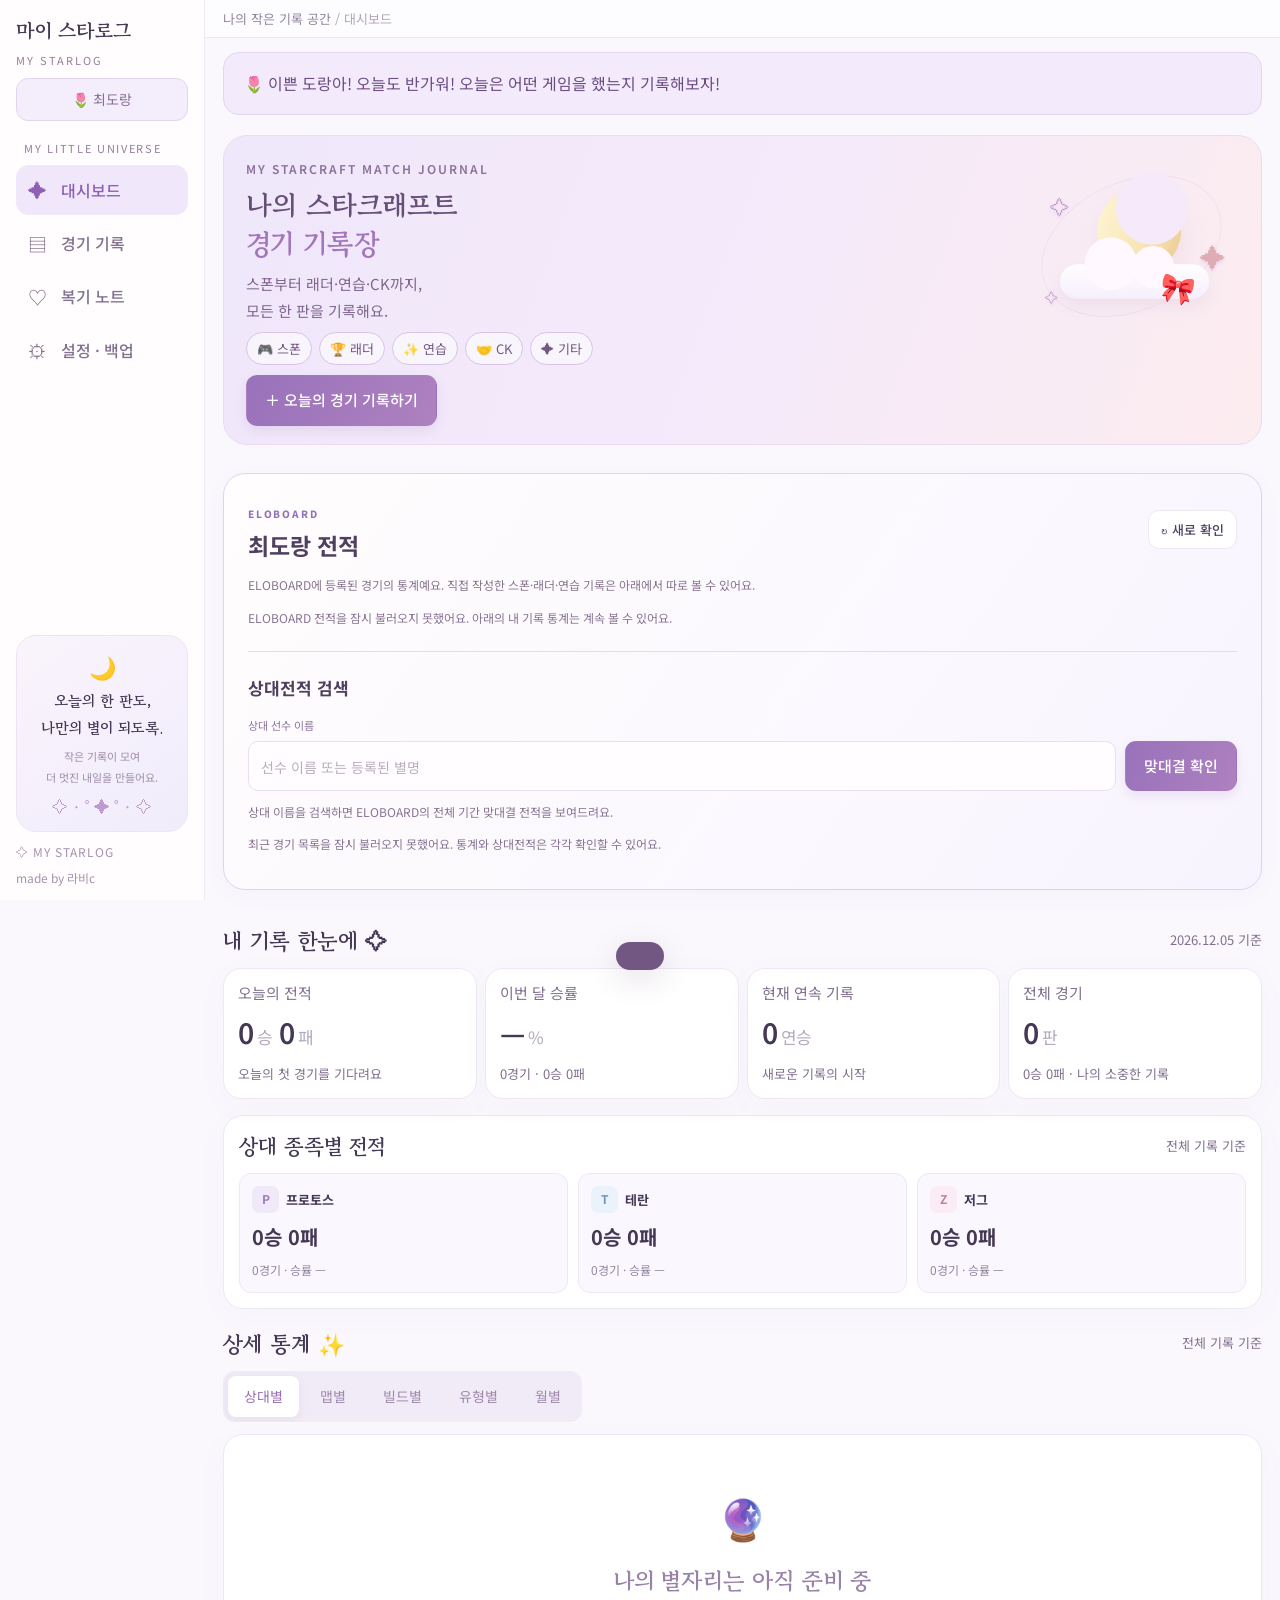
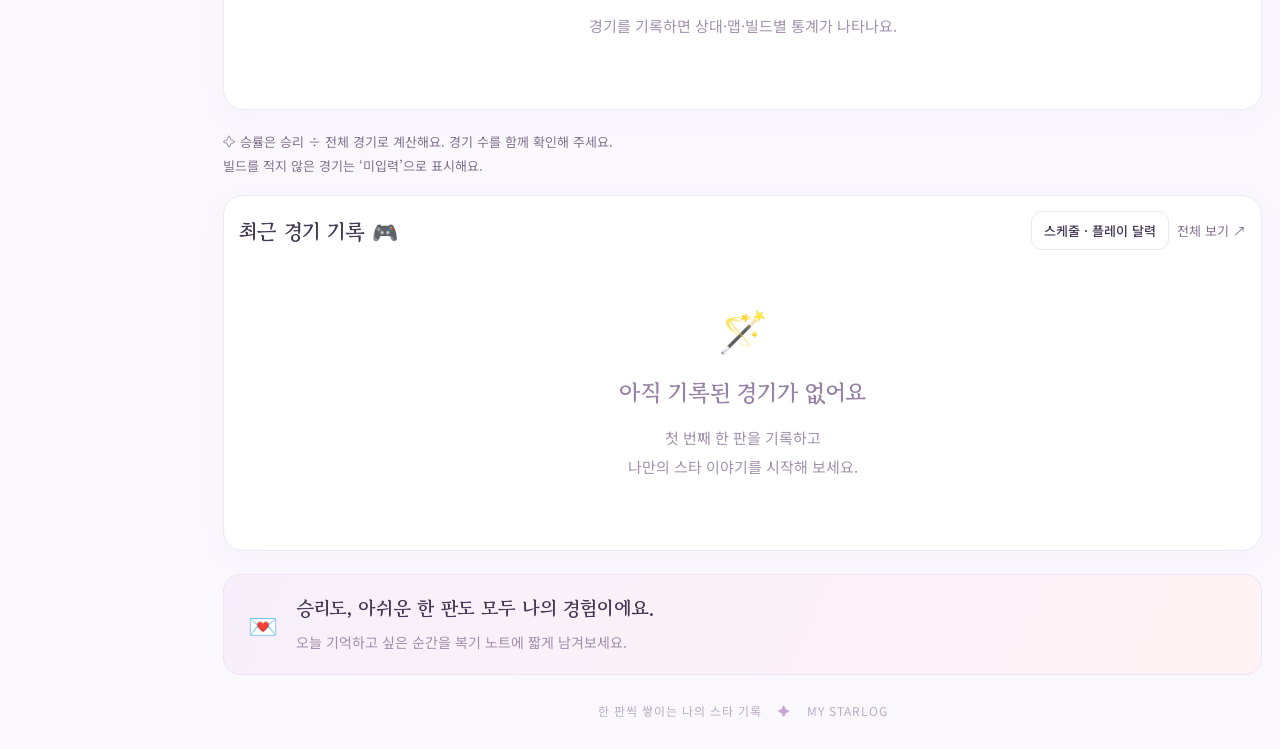
==== commit 9e7ac628: "Show Dorang EloBoard stats, rivals and 50 recent matches with isolated records" ====
--- a/starlog/index.html
+++ b/starlog/index.html
@@ -1,3 +1,3 @@
-<!doctype html><html lang="ko"><head><meta charset="UTF-8"><meta name="viewport" content="width=device-width,initial-scale=1"><meta name="theme-color" content="#eee6ff"><title>마이 스타로그 · 스타크래프트 경기 기록장</title><meta name="description" content="스폰·래더·연습·CK까지, 나의 스타크래프트 경기와 빌드, 복기, 피드백을 기록하는 개인 기록장."><link rel="preconnect" href="https://fonts.googleapis.com"><link href="https://fonts.googleapis.com/css2?family=Gowun+Batang:wght@400;700&family=Noto+Sans+KR:wght@400;500;600;700;800&display=swap" rel="stylesheet"><link rel="manifest" href="manifest.webmanifest"><link rel="stylesheet" href="style.css?v=2.0.17"></head><body><aside class="sidebar"><a class="brand" href="#home"><span>마이 스타로그<small>MY STARLOG</small></span></a><div class="profile">🌷 <span id="profileName">최도랑</span></div><div class="nav-label">MY LITTLE UNIVERSE</div><nav id="nav"><a href="#home">✦ <span>대시보드</span></a><a href="#records">▤ <span>경기 기록</span></a><a href="#review">♡ <span>복기 노트</span></a><a href="#settings">⚙ <span>설정 · 백업</span></a></nav><div class="sidebar-note"><div>🌙</div><b>오늘의 한 판도,<br>나만의 별이 되도록.</b><small>작은 기록이 모여<br>더 멋진 내일을 만들어요.</small><span>✧ · ˚ ✦ ˚ · ✧</span></div><div class="sidebar-bottom">✧ MY STARLOG <small>made by 라비c</small></div></aside><main><header><div id="breadcrumb">나의 작은 기록 공간 <span> / 대시보드</span></div></header><div class="content"><div id="nameGreeting" role="status" hidden style="margin-bottom:20px;padding:16px 20px;background:#f3ebfb;border:1px solid #e4d5f1;border-radius:16px;font-size:16px;line-height:1.8;color:#6b4d82"></div><section id="home" class="page"></section><section id="records" class="page"></section><section id="review" class="page"></section><section id="settings" class="page"></section></div><footer>한 판씩 쌓이는 나의 스타 기록 <span>✦</span> MY STARLOG</footer></main><button class="floating" onclick="openForm()" aria-label="경기 기록하기">＋</button><dialog id="welcomeNotice" aria-labelledby="welcomeNoticeTitle"><div class="notice-heading"><h2 id="welcomeNoticeTitle">마이 스타로그 안내</h2><button class="icon-btn" onclick="dismissWelcomeNotice()" aria-label="안내 닫기">✕</button></div><div id="nameGuide" hidden style="margin-bottom:20px;padding:16px 20px;background:#f3ebfb;border:1px solid #e4d5f1;border-radius:16px;font-size:16px;line-height:1.8;color:#6b4d82">🌷 <a href="#settings" style="color:inherit;font-weight:600;text-underline-offset:4px">‘나의 스타로그’를 눌러 이름을 등록해 주세요.</a><br><span style="font-size:14px">설정에서 이름 / 닉네임을 입력하고 ‘설정 저장하기’를 눌러 주세요.</span></div><div id="migrationNotice" aria-live="polite"></div><div class="modal-actions"><button class="btn primary" onclick="dismissWelcomeNotice()">확인 · 닫기</button></div></dialog><dialog id="editor"><form id="matchForm"><div class="modal-head"><div><span class="eyebrow">NEW MEMORY</span><h2 id="formTitle">오늘의 한 판 기록하기 ✨</h2></div><button type="button" class="icon-btn" onclick="closeForm()" aria-label="닫기">✕</button></div><input name="id" type="hidden"><div class="form-grid"><label>경기 날짜<input name="date" type="date" required></label><label>경기 유형<select name="type"><option>스폰</option><option>래더</option><option>연습</option><option>CK</option><option>기타</option></select></label><label>상대 이름 <em>*</em><input name="opponent" list="opponents" maxlength="60" required placeholder="누구와 함께했나요?"></label><label>상대 종족<select name="race"><option value="P">프로토스</option><option value="T">테란</option><option value="Z">저그</option><option value="R">랜덤 / 모름</option></select></label><label>맵 <em>*</em><input name="map" list="maps" maxlength="80" required placeholder="맵 이름 입력"></label></div><label style="margin-bottom:18px">경기 결과 <em>*</em><select name="result" required><option value="" disabled selected>승패를 선택해 주세요</option><option value="W">승리</option><option value="L">패배</option></select></label><div class="form-grid"><label>내 빌드 <small>선택</small><input name="build" list="builds" maxlength="100" placeholder="예: 더블 넥서스"></label><label>상대 빌드 <small>선택</small><input name="enemyBuild" maxlength="100" placeholder="기억해둘 상대의 빌드"></label></div><label>복기 · 피드백 메모 <small>선택 · 최대 10,000자 · 아래쪽을 끌어 크기 조절</small><textarea name="memo" rows="8" maxlength="10000" placeholder="잘한 점도, 다음에 바꿔볼 점도 편하게 남겨요."></textarea></label><label>복기 태그 <small>쉼표로 구분</small><input name="tags" maxlength="200" placeholder="정찰, 빌드 대응, 교전, 잘한 플레이"></label><label class="check"><input name="star" type="checkbox"> ♡ 다시 보고 싶은 경기</label><div class="modal-actions"><button type="button" class="btn" onclick="copyLast()">직전 경기 가져오기</button><button type="submit" class="btn primary">기록 저장하기 ✦</button></div><p class="hint">작성 중인 내용은 이 브라우저에 임시 저장돼요.</p></form></dialog><datalist id="opponents"></datalist><datalist id="maps"></datalist><datalist id="builds"></datalist><div id="toast" role="status"></div><script src="app.js?v=2.0.17"></script><script src="player-autofill.js?v=2.0.17"></script></body></html>
+<!doctype html><html lang="ko"><head><meta charset="UTF-8"><meta name="viewport" content="width=device-width,initial-scale=1"><meta name="theme-color" content="#eee6ff"><title>마이 스타로그 · 스타크래프트 경기 기록장</title><meta name="description" content="스폰·래더·연습·CK까지, 나의 스타크래프트 경기와 빌드, 복기, 피드백을 기록하는 개인 기록장."><link rel="preconnect" href="https://fonts.googleapis.com"><link href="https://fonts.googleapis.com/css2?family=Gowun+Batang:wght@400;700&family=Noto+Sans+KR:wght@400;500;600;700;800&display=swap" rel="stylesheet"><link rel="manifest" href="manifest.webmanifest"><link rel="stylesheet" href="style.css?v=2.0.18"><link rel="stylesheet" href="elo-public.css?v=2.0.18"></head><body><aside class="sidebar"><a class="brand" href="#home"><span>마이 스타로그<small>MY STARLOG</small></span></a><div class="profile">🌷 <span id="profileName">최도랑</span></div><div class="nav-label">MY LITTLE UNIVERSE</div><nav id="nav"><a href="#home">✦ <span>대시보드</span></a><a href="#records">▤ <span>경기 기록</span></a><a href="#review">♡ <span>복기 노트</span></a><a href="#settings">⚙ <span>설정 · 백업</span></a></nav><div class="sidebar-note"><div>🌙</div><b>오늘의 한 판도,<br>나만의 별이 되도록.</b><small>작은 기록이 모여<br>더 멋진 내일을 만들어요.</small><span>✧ · ˚ ✦ ˚ · ✧</span></div><div class="sidebar-bottom">✧ MY STARLOG <small>made by 라비c</small></div></aside><main><header><div id="breadcrumb">나의 작은 기록 공간 <span> / 대시보드</span></div></header><div class="content"><div id="nameGreeting" role="status" hidden style="margin-bottom:20px;padding:16px 20px;background:#f3ebfb;border:1px solid #e4d5f1;border-radius:16px;font-size:16px;line-height:1.8;color:#6b4d82"></div><section id="home" class="page"></section><section id="records" class="page"></section><section id="review" class="page"></section><section id="settings" class="page"></section></div><footer>한 판씩 쌓이는 나의 스타 기록 <span>✦</span> MY STARLOG</footer></main><button class="floating" onclick="openForm()" aria-label="경기 기록하기">＋</button><dialog id="welcomeNotice" aria-labelledby="welcomeNoticeTitle"><div class="notice-heading"><h2 id="welcomeNoticeTitle">마이 스타로그 안내</h2><button class="icon-btn" onclick="dismissWelcomeNotice()" aria-label="안내 닫기">✕</button></div><div id="nameGuide" hidden style="margin-bottom:20px;padding:16px 20px;background:#f3ebfb;border:1px solid #e4d5f1;border-radius:16px;font-size:16px;line-height:1.8;color:#6b4d82">🌷 <a href="#settings" style="color:inherit;font-weight:600;text-underline-offset:4px">‘나의 스타로그’를 눌러 이름을 등록해 주세요.</a><br><span style="font-size:14px">설정에서 이름 / 닉네임을 입력하고 ‘설정 저장하기’를 눌러 주세요.</span></div><div id="migrationNotice" aria-live="polite"></div><div class="modal-actions"><button class="btn primary" onclick="dismissWelcomeNotice()">확인 · 닫기</button></div></dialog><dialog id="editor"><form id="matchForm"><div class="modal-head"><div><span class="eyebrow">NEW MEMORY</span><h2 id="formTitle">오늘의 한 판 기록하기 ✨</h2></div><button type="button" class="icon-btn" onclick="closeForm()" aria-label="닫기">✕</button></div><input name="id" type="hidden"><div class="form-grid"><label>경기 날짜<input name="date" type="date" required></label><label>경기 유형<select name="type"><option>스폰</option><option>래더</option><option>연습</option><option>CK</option><option>기타</option></select></label><label>상대 이름 <em>*</em><input name="opponent" list="opponents" maxlength="60" required placeholder="누구와 함께했나요?"></label><label>상대 종족<select name="race"><option value="P">프로토스</option><option value="T">테란</option><option value="Z">저그</option><option value="R">랜덤 / 모름</option></select></label><label>맵 <em>*</em><input name="map" list="maps" maxlength="80" required placeholder="맵 이름 입력"></label></div><label style="margin-bottom:18px">경기 결과 <em>*</em><select name="result" required><option value="" disabled selected>승패를 선택해 주세요</option><option value="W">승리</option><option value="L">패배</option></select></label><div class="form-grid"><label>내 빌드 <small>선택</small><input name="build" list="builds" maxlength="100" placeholder="예: 더블 넥서스"></label><label>상대 빌드 <small>선택</small><input name="enemyBuild" maxlength="100" placeholder="기억해둘 상대의 빌드"></label></div><label>복기 · 피드백 메모 <small>선택 · 최대 10,000자 · 아래쪽을 끌어 크기 조절</small><textarea name="memo" rows="8" maxlength="10000" placeholder="잘한 점도, 다음에 바꿔볼 점도 편하게 남겨요."></textarea></label><label>복기 태그 <small>쉼표로 구분</small><input name="tags" maxlength="200" placeholder="정찰, 빌드 대응, 교전, 잘한 플레이"></label><label class="check"><input name="star" type="checkbox"> ♡ 다시 보고 싶은 경기</label><div class="modal-actions"><button type="button" class="btn" onclick="copyLast()">직전 경기 가져오기</button><button type="submit" class="btn primary">기록 저장하기 ✦</button></div><p class="hint">작성 중인 내용은 이 브라우저에 임시 저장돼요.</p></form></dialog><datalist id="opponents"></datalist><datalist id="maps"></datalist><datalist id="builds"></datalist><div id="toast" role="status"></div><script src="elo-public.js?v=2.0.18"></script><script src="app.js?v=2.0.18"></script><script src="player-autofill.js?v=2.0.18"></script></body></html>
 
 
--- a/starlog/elo-public.css
+++ b/starlog/elo-public.css
@@ -0,0 +1,3 @@
+.elo-public{margin:28px 0 34px;padding:24px;border:1px solid #dfd3ef;border-radius:22px;background:linear-gradient(125deg,#fffdfd,#f8f4ff);color:#4e405e;box-shadow:0 6px 22px #6f548009;min-width:0}
+.elo-public [hidden]{display:none!important}.elo-public-heading{display:flex;align-items:center;justify-content:space-between;gap:16px}.elo-public-heading h2{font-size:23px;line-height:1.4;margin:5px 0 0}.elo-public-label{font-size:10px;letter-spacing:1.8px;font-weight:800;color:#9270b7}.elo-public-scope{font-size:12px;line-height:1.8;color:#87758f;margin:12px 0}.elo-public-status{font-size:12px;line-height:1.8;color:#887494;overflow-wrap:anywhere;margin:10px 0}.elo-public-status.is-stale,.elo-public-warning{color:#946d3b;background:#fff8e9;border-radius:9px;padding:10px 12px}.elo-public-warning{font-size:12px;line-height:1.8}.elo-public-metrics{display:grid;grid-template-columns:repeat(4,minmax(0,1fr));gap:10px;margin:20px 0 14px}.elo-public-metric{padding:16px 13px;border:1px solid #e7dff0;border-radius:15px;background:#ffffffd9;min-width:0}.elo-public-metric>span{display:block;color:#8b749c;font-size:12px;margin-bottom:9px}.elo-public-metric>strong{display:block;font-size:23px;line-height:1.4;font-weight:800;font-variant-numeric:tabular-nums}.elo-public-metric>strong small{font-size:12px;font-weight:500;margin-left:2px;margin-right:5px}.elo-public-metric>small{display:block;margin-top:7px;color:#94849e;font-size:10px}.elo-public-races{display:grid;grid-template-columns:repeat(3,minmax(0,1fr));border:1px solid #e7dff0;border-radius:14px;overflow:hidden;background:#ffffff9c}.elo-public-races>div{display:grid;gap:5px;padding:12px;text-align:center}.elo-public-races>div+div{border-left:1px solid #eee5f5}.elo-public-races span{font-size:11px;color:#8b749c}.elo-public-races b{font-size:14px}.elo-public-races small{font-size:11px;color:#8b749c}.elo-public-details{border-top:1px solid #e5dbed;margin-top:17px;padding-top:13px}.elo-public-details summary{cursor:pointer;font-size:13px;font-weight:700;color:#73548f;line-height:1.8;padding:4px 0;list-style-position:inside}.elo-public-breakdowns{display:grid;grid-template-columns:1fr 1fr;gap:16px;margin-top:12px;min-width:0}.elo-public h3{font-size:17px;margin:0 0 14px}.elo-public h4{font-size:13px;margin:12px 0;line-height:1.7}.elo-public h4 small{font-size:10px;color:#9a87a6;font-weight:400;margin-left:6px}.elo-public-table{overflow:auto;max-height:340px;border:1px solid #e9e1f1;border-radius:10px;background:white;min-width:0}.elo-public table{border-collapse:collapse;width:100%;font-size:12px}.elo-public th,.elo-public td{padding:10px 12px;white-space:nowrap;text-align:left;border-bottom:1px solid #f0eaf5;color:#604d70}.elo-public th{background:#f2edf9;font-size:10px;position:sticky;top:0;z-index:1}.elo-public tbody tr:last-child td{border-bottom:0}.elo-public-empty{font-size:12px;color:#9a8aa4;line-height:1.8;padding:10px 0}.elo-public-opponents{display:grid;grid-template-columns:repeat(3,minmax(0,1fr));gap:7px}.elo-public-opponents button{border:1px solid #e8def0;background:#fff;border-radius:10px;padding:10px;color:#685277;text-align:left;cursor:pointer}.elo-public-opponents b,.elo-public-opponents span{display:block;overflow:hidden;text-overflow:ellipsis;white-space:nowrap}.elo-public-opponents b{font-size:12px}.elo-public-opponents span{font-size:10px;margin-top:4px;color:#9b86a8}.elo-public-rival{border-top:1px solid #e5dbed;margin-top:22px;padding-top:22px}.elo-public-rival form{display:flex;gap:9px;align-items:end}.elo-public-rival label{display:block;flex:1;min-width:0;font-size:11px;color:#8b749c}.elo-public-rival input{display:block;width:100%;box-sizing:border-box;margin-top:7px;min-height:42px;border:1px solid #ded2eb;border-radius:11px;background:#fff;color:#54405f;padding:10px 12px;font:inherit;font-size:13px}.elo-public-rival form button{flex-shrink:0;min-height:42px;margin:0}.elo-public-choices{display:flex;flex-wrap:wrap;gap:8px;margin:12px 0}.elo-public [data-elo-choices]>p,.elo-public [data-elo-owner]>p{font-size:12px;line-height:1.8}.elo-public-versus{display:grid;grid-template-columns:1fr auto 1fr;align-items:center;gap:16px;padding:20px 12px 6px;text-align:center}.elo-public-versus>span{font-size:15px;font-weight:700;overflow-wrap:anywhere}.elo-public-versus>strong{display:flex;gap:18px;align-items:center;font-size:32px;white-space:nowrap;font-variant-numeric:tabular-nums}.elo-public-versus i{font-size:22px;font-weight:400;font-style:normal;color:#b49fc2}.elo-public-versus-note{font-size:12px;line-height:1.9;text-align:center;color:#927b9e;margin:5px 0 10px}.elo-public-result{display:inline-block;border-radius:6px;padding:3px 9px;font-size:11px;font-weight:700}.elo-public-result.is-win{background:#e4f3ed;color:#4a8971}.elo-public-result.is-loss{background:#fae7ed;color:#b66b85}.elo-public-source{display:block;margin-top:18px;font-size:11px;text-align:right;color:#9270b1;text-decoration:none}.elo-public button:focus-visible,.elo-public summary:focus-visible,.elo-public a:focus-visible{outline:3px solid #bea2df;outline-offset:3px}
+@media(max-width:700px){.elo-public{padding:17px 14px;margin:22px 0 28px;border-radius:17px}.elo-public-heading{gap:8px}.elo-public-heading h2{font-size:20px}.elo-public-heading .btn{font-size:10px;padding:8px 10px;white-space:nowrap}.elo-public-metrics{grid-template-columns:repeat(2,minmax(0,1fr));gap:8px;margin-top:16px}.elo-public-metric{padding:13px 11px}.elo-public-metric>strong{font-size:22px}.elo-public-races>div{padding:11px 5px}.elo-public-races b{font-size:12px}.elo-public-breakdowns{grid-template-columns:1fr;gap:8px}.elo-public-opponents{grid-template-columns:repeat(2,minmax(0,1fr))}.elo-public-rival form button{font-size:11px;padding:10px 12px}.elo-public-versus{gap:8px;padding-left:0;padding-right:0}.elo-public-versus>span{font-size:13px}.elo-public-versus>strong{gap:11px;font-size:28px}.elo-public th,.elo-public td{padding:9px 10px}.elo-public-table{max-height:300px}.elo-public-scope{font-size:11px}}
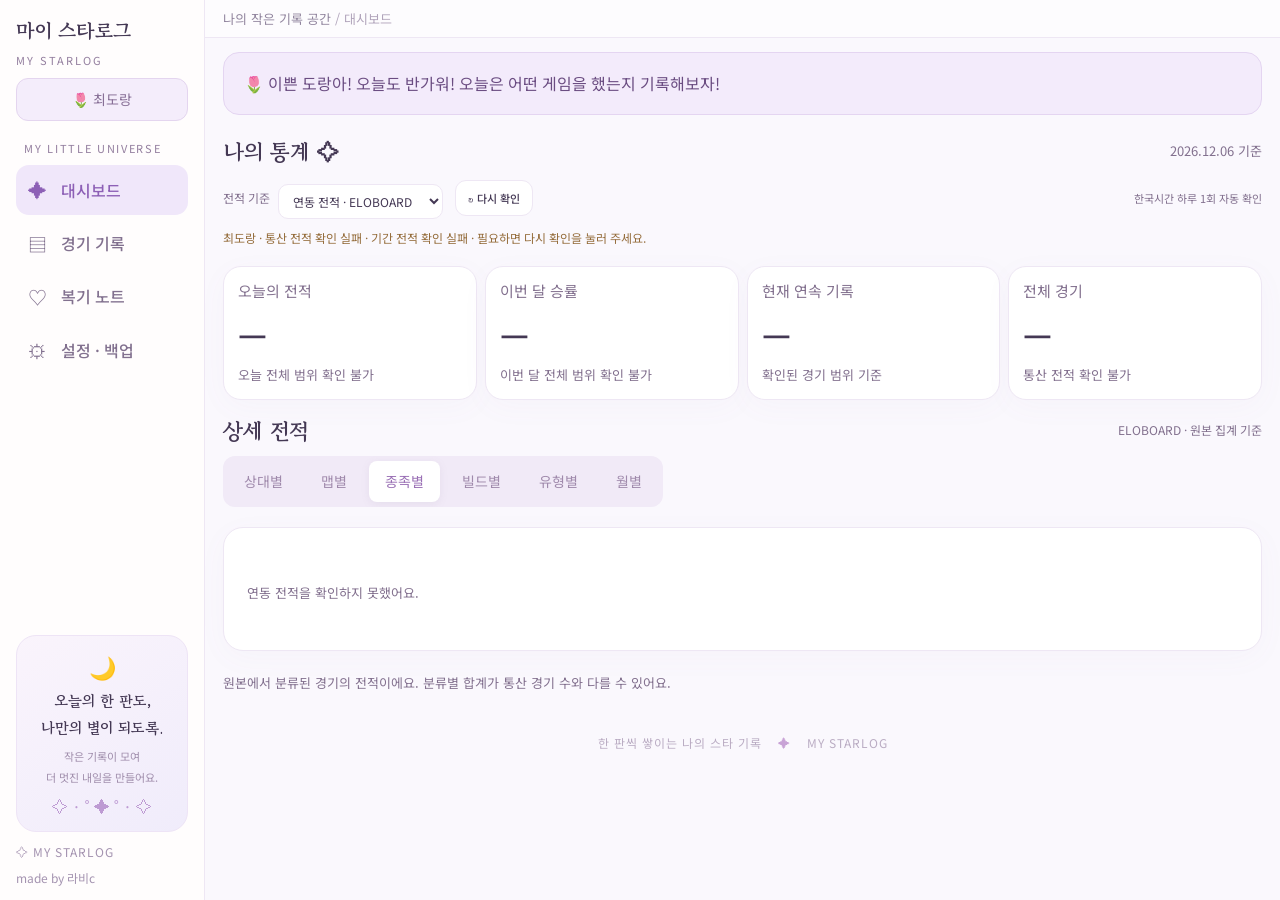
==== commit 1b05328f: "Use existing statistics layout, records tab, and daily Elo refresh" ====
--- a/starlog/index.html
+++ b/starlog/index.html
@@ -1,3 +1,3 @@
-<!doctype html><html lang="ko"><head><meta charset="UTF-8"><meta name="viewport" content="width=device-width,initial-scale=1"><meta name="theme-color" content="#eee6ff"><title>마이 스타로그 · 스타크래프트 경기 기록장</title><meta name="description" content="스폰·래더·연습·CK까지, 나의 스타크래프트 경기와 빌드, 복기, 피드백을 기록하는 개인 기록장."><link rel="preconnect" href="https://fonts.googleapis.com"><link href="https://fonts.googleapis.com/css2?family=Gowun+Batang:wght@400;700&family=Noto+Sans+KR:wght@400;500;600;700;800&display=swap" rel="stylesheet"><link rel="manifest" href="manifest.webmanifest"><link rel="stylesheet" href="style.css?v=2.0.18"><link rel="stylesheet" href="elo-public.css?v=2.0.18"></head><body><aside class="sidebar"><a class="brand" href="#home"><span>마이 스타로그<small>MY STARLOG</small></span></a><div class="profile">🌷 <span id="profileName">최도랑</span></div><div class="nav-label">MY LITTLE UNIVERSE</div><nav id="nav"><a href="#home">✦ <span>대시보드</span></a><a href="#records">▤ <span>경기 기록</span></a><a href="#review">♡ <span>복기 노트</span></a><a href="#settings">⚙ <span>설정 · 백업</span></a></nav><div class="sidebar-note"><div>🌙</div><b>오늘의 한 판도,<br>나만의 별이 되도록.</b><small>작은 기록이 모여<br>더 멋진 내일을 만들어요.</small><span>✧ · ˚ ✦ ˚ · ✧</span></div><div class="sidebar-bottom">✧ MY STARLOG <small>made by 라비c</small></div></aside><main><header><div id="breadcrumb">나의 작은 기록 공간 <span> / 대시보드</span></div></header><div class="content"><div id="nameGreeting" role="status" hidden style="margin-bottom:20px;padding:16px 20px;background:#f3ebfb;border:1px solid #e4d5f1;border-radius:16px;font-size:16px;line-height:1.8;color:#6b4d82"></div><section id="home" class="page"></section><section id="records" class="page"></section><section id="review" class="page"></section><section id="settings" class="page"></section></div><footer>한 판씩 쌓이는 나의 스타 기록 <span>✦</span> MY STARLOG</footer></main><button class="floating" onclick="openForm()" aria-label="경기 기록하기">＋</button><dialog id="welcomeNotice" aria-labelledby="welcomeNoticeTitle"><div class="notice-heading"><h2 id="welcomeNoticeTitle">마이 스타로그 안내</h2><button class="icon-btn" onclick="dismissWelcomeNotice()" aria-label="안내 닫기">✕</button></div><div id="nameGuide" hidden style="margin-bottom:20px;padding:16px 20px;background:#f3ebfb;border:1px solid #e4d5f1;border-radius:16px;font-size:16px;line-height:1.8;color:#6b4d82">🌷 <a href="#settings" style="color:inherit;font-weight:600;text-underline-offset:4px">‘나의 스타로그’를 눌러 이름을 등록해 주세요.</a><br><span style="font-size:14px">설정에서 이름 / 닉네임을 입력하고 ‘설정 저장하기’를 눌러 주세요.</span></div><div id="migrationNotice" aria-live="polite"></div><div class="modal-actions"><button class="btn primary" onclick="dismissWelcomeNotice()">확인 · 닫기</button></div></dialog><dialog id="editor"><form id="matchForm"><div class="modal-head"><div><span class="eyebrow">NEW MEMORY</span><h2 id="formTitle">오늘의 한 판 기록하기 ✨</h2></div><button type="button" class="icon-btn" onclick="closeForm()" aria-label="닫기">✕</button></div><input name="id" type="hidden"><div class="form-grid"><label>경기 날짜<input name="date" type="date" required></label><label>경기 유형<select name="type"><option>스폰</option><option>래더</option><option>연습</option><option>CK</option><option>기타</option></select></label><label>상대 이름 <em>*</em><input name="opponent" list="opponents" maxlength="60" required placeholder="누구와 함께했나요?"></label><label>상대 종족<select name="race"><option value="P">프로토스</option><option value="T">테란</option><option value="Z">저그</option><option value="R">랜덤 / 모름</option></select></label><label>맵 <em>*</em><input name="map" list="maps" maxlength="80" required placeholder="맵 이름 입력"></label></div><label style="margin-bottom:18px">경기 결과 <em>*</em><select name="result" required><option value="" disabled selected>승패를 선택해 주세요</option><option value="W">승리</option><option value="L">패배</option></select></label><div class="form-grid"><label>내 빌드 <small>선택</small><input name="build" list="builds" maxlength="100" placeholder="예: 더블 넥서스"></label><label>상대 빌드 <small>선택</small><input name="enemyBuild" maxlength="100" placeholder="기억해둘 상대의 빌드"></label></div><label>복기 · 피드백 메모 <small>선택 · 최대 10,000자 · 아래쪽을 끌어 크기 조절</small><textarea name="memo" rows="8" maxlength="10000" placeholder="잘한 점도, 다음에 바꿔볼 점도 편하게 남겨요."></textarea></label><label>복기 태그 <small>쉼표로 구분</small><input name="tags" maxlength="200" placeholder="정찰, 빌드 대응, 교전, 잘한 플레이"></label><label class="check"><input name="star" type="checkbox"> ♡ 다시 보고 싶은 경기</label><div class="modal-actions"><button type="button" class="btn" onclick="copyLast()">직전 경기 가져오기</button><button type="submit" class="btn primary">기록 저장하기 ✦</button></div><p class="hint">작성 중인 내용은 이 브라우저에 임시 저장돼요.</p></form></dialog><datalist id="opponents"></datalist><datalist id="maps"></datalist><datalist id="builds"></datalist><div id="toast" role="status"></div><script src="elo-public.js?v=2.0.18"></script><script src="app.js?v=2.0.18"></script><script src="player-autofill.js?v=2.0.18"></script></body></html>
+<!doctype html><html lang="ko"><head><meta charset="UTF-8"><meta name="viewport" content="width=device-width,initial-scale=1"><meta name="theme-color" content="#eee6ff"><title>마이 스타로그 · 스타크래프트 경기 기록장</title><meta name="description" content="스폰·래더·연습·CK까지, 나의 스타크래프트 경기와 빌드, 복기, 피드백을 기록하는 개인 기록장."><link rel="preconnect" href="https://fonts.googleapis.com"><link href="https://fonts.googleapis.com/css2?family=Gowun+Batang:wght@400;700&family=Noto+Sans+KR:wght@400;500;600;700;800&display=swap" rel="stylesheet"><link rel="manifest" href="manifest.webmanifest"><link rel="stylesheet" href="style.css?v=2.0.19"><link rel="stylesheet" href="elo-public.css?v=2.0.19"></head><body><aside class="sidebar"><a class="brand" href="#home"><span>마이 스타로그<small>MY STARLOG</small></span></a><div class="profile">🌷 <span id="profileName">최도랑</span></div><div class="nav-label">MY LITTLE UNIVERSE</div><nav id="nav"><a href="#home">✦ <span>대시보드</span></a><a href="#records">▤ <span>경기 기록</span></a><a href="#review">♡ <span>복기 노트</span></a><a href="#settings">⚙ <span>설정 · 백업</span></a></nav><div class="sidebar-note"><div>🌙</div><b>오늘의 한 판도,<br>나만의 별이 되도록.</b><small>작은 기록이 모여<br>더 멋진 내일을 만들어요.</small><span>✧ · ˚ ✦ ˚ · ✧</span></div><div class="sidebar-bottom">✧ MY STARLOG <small>made by 라비c</small></div></aside><main><header><div id="breadcrumb">나의 작은 기록 공간 <span> / 대시보드</span></div></header><div class="content"><div id="nameGreeting" role="status" hidden style="margin-bottom:20px;padding:16px 20px;background:#f3ebfb;border:1px solid #e4d5f1;border-radius:16px;font-size:16px;line-height:1.8;color:#6b4d82"></div><section id="home" class="page"></section><section id="records" class="page"></section><section id="review" class="page"></section><section id="settings" class="page"></section></div><footer>한 판씩 쌓이는 나의 스타 기록 <span>✦</span> MY STARLOG</footer></main><button class="floating" onclick="openForm()" aria-label="경기 기록하기">＋</button><dialog id="welcomeNotice" aria-labelledby="welcomeNoticeTitle"><div class="notice-heading"><h2 id="welcomeNoticeTitle">마이 스타로그 안내</h2><button class="icon-btn" onclick="dismissWelcomeNotice()" aria-label="안내 닫기">✕</button></div><div id="nameGuide" hidden style="margin-bottom:20px;padding:16px 20px;background:#f3ebfb;border:1px solid #e4d5f1;border-radius:16px;font-size:16px;line-height:1.8;color:#6b4d82">🌷 <a href="#settings" style="color:inherit;font-weight:600;text-underline-offset:4px">‘나의 스타로그’를 눌러 이름을 등록해 주세요.</a><br><span style="font-size:14px">설정에서 이름 / 닉네임을 입력하고 ‘설정 저장하기’를 눌러 주세요.</span></div><div id="migrationNotice" aria-live="polite"></div><div class="modal-actions"><button class="btn primary" onclick="dismissWelcomeNotice()">확인 · 닫기</button></div></dialog><dialog id="editor"><form id="matchForm"><div class="modal-head"><div><span class="eyebrow">NEW MEMORY</span><h2 id="formTitle">오늘의 한 판 기록하기 ✨</h2></div><button type="button" class="icon-btn" onclick="closeForm()" aria-label="닫기">✕</button></div><input name="id" type="hidden"><div class="form-grid"><label>경기 날짜<input name="date" type="date" required></label><label>경기 유형<select name="type"><option>스폰</option><option>래더</option><option>연습</option><option>CK</option><option>기타</option></select></label><label>상대 이름 <em>*</em><input name="opponent" list="opponents" maxlength="60" required placeholder="누구와 함께했나요?"></label><label>상대 종족<select name="race"><option value="P">프로토스</option><option value="T">테란</option><option value="Z">저그</option><option value="R">랜덤 / 모름</option></select></label><label>맵 <em>*</em><input name="map" list="maps" maxlength="80" required placeholder="맵 이름 입력"></label></div><label style="margin-bottom:18px">경기 결과 <em>*</em><select name="result" required><option value="" disabled selected>승패를 선택해 주세요</option><option value="W">승리</option><option value="L">패배</option></select></label><div class="form-grid"><label>내 빌드 <small>선택</small><input name="build" list="builds" maxlength="100" placeholder="예: 더블 넥서스"></label><label>상대 빌드 <small>선택</small><input name="enemyBuild" maxlength="100" placeholder="기억해둘 상대의 빌드"></label></div><label>복기 · 피드백 메모 <small>선택 · 최대 10,000자 · 아래쪽을 끌어 크기 조절</small><textarea name="memo" rows="8" maxlength="10000" placeholder="잘한 점도, 다음에 바꿔볼 점도 편하게 남겨요."></textarea></label><label>복기 태그 <small>쉼표로 구분</small><input name="tags" maxlength="200" placeholder="정찰, 빌드 대응, 교전, 잘한 플레이"></label><label class="check"><input name="star" type="checkbox"> ♡ 다시 보고 싶은 경기</label><div class="modal-actions"><button type="button" class="btn" onclick="copyLast()">직전 경기 가져오기</button><button type="submit" class="btn primary">기록 저장하기 ✦</button></div><p class="hint">작성 중인 내용은 이 브라우저에 임시 저장돼요.</p></form></dialog><datalist id="opponents"></datalist><datalist id="maps"></datalist><datalist id="builds"></datalist><div id="toast" role="status"></div><script src="elo-public.js?v=2.0.19"></script><script src="app.js?v=2.0.19"></script><script src="player-autofill.js?v=2.0.19"></script></body></html>
 
 
--- a/starlog/elo-public.css
+++ b/starlog/elo-public.css
@@ -1,3 +1,50 @@
-.elo-public{margin:28px 0 34px;padding:24px;border:1px solid #dfd3ef;border-radius:22px;background:linear-gradient(125deg,#fffdfd,#f8f4ff);color:#4e405e;box-shadow:0 6px 22px #6f548009;min-width:0}
-.elo-public [hidden]{display:none!important}.elo-public-heading{display:flex;align-items:center;justify-content:space-between;gap:16px}.elo-public-heading h2{font-size:23px;line-height:1.4;margin:5px 0 0}.elo-public-label{font-size:10px;letter-spacing:1.8px;font-weight:800;color:#9270b7}.elo-public-scope{font-size:12px;line-height:1.8;color:#87758f;margin:12px 0}.elo-public-status{font-size:12px;line-height:1.8;color:#887494;overflow-wrap:anywhere;margin:10px 0}.elo-public-status.is-stale,.elo-public-warning{color:#946d3b;background:#fff8e9;border-radius:9px;padding:10px 12px}.elo-public-warning{font-size:12px;line-height:1.8}.elo-public-metrics{display:grid;grid-template-columns:repeat(4,minmax(0,1fr));gap:10px;margin:20px 0 14px}.elo-public-metric{padding:16px 13px;border:1px solid #e7dff0;border-radius:15px;background:#ffffffd9;min-width:0}.elo-public-metric>span{display:block;color:#8b749c;font-size:12px;margin-bottom:9px}.elo-public-metric>strong{display:block;font-size:23px;line-height:1.4;font-weight:800;font-variant-numeric:tabular-nums}.elo-public-metric>strong small{font-size:12px;font-weight:500;margin-left:2px;margin-right:5px}.elo-public-metric>small{display:block;margin-top:7px;color:#94849e;font-size:10px}.elo-public-races{display:grid;grid-template-columns:repeat(3,minmax(0,1fr));border:1px solid #e7dff0;border-radius:14px;overflow:hidden;background:#ffffff9c}.elo-public-races>div{display:grid;gap:5px;padding:12px;text-align:center}.elo-public-races>div+div{border-left:1px solid #eee5f5}.elo-public-races span{font-size:11px;color:#8b749c}.elo-public-races b{font-size:14px}.elo-public-races small{font-size:11px;color:#8b749c}.elo-public-details{border-top:1px solid #e5dbed;margin-top:17px;padding-top:13px}.elo-public-details summary{cursor:pointer;font-size:13px;font-weight:700;color:#73548f;line-height:1.8;padding:4px 0;list-style-position:inside}.elo-public-breakdowns{display:grid;grid-template-columns:1fr 1fr;gap:16px;margin-top:12px;min-width:0}.elo-public h3{font-size:17px;margin:0 0 14px}.elo-public h4{font-size:13px;margin:12px 0;line-height:1.7}.elo-public h4 small{font-size:10px;color:#9a87a6;font-weight:400;margin-left:6px}.elo-public-table{overflow:auto;max-height:340px;border:1px solid #e9e1f1;border-radius:10px;background:white;min-width:0}.elo-public table{border-collapse:collapse;width:100%;font-size:12px}.elo-public th,.elo-public td{padding:10px 12px;white-space:nowrap;text-align:left;border-bottom:1px solid #f0eaf5;color:#604d70}.elo-public th{background:#f2edf9;font-size:10px;position:sticky;top:0;z-index:1}.elo-public tbody tr:last-child td{border-bottom:0}.elo-public-empty{font-size:12px;color:#9a8aa4;line-height:1.8;padding:10px 0}.elo-public-opponents{display:grid;grid-template-columns:repeat(3,minmax(0,1fr));gap:7px}.elo-public-opponents button{border:1px solid #e8def0;background:#fff;border-radius:10px;padding:10px;color:#685277;text-align:left;cursor:pointer}.elo-public-opponents b,.elo-public-opponents span{display:block;overflow:hidden;text-overflow:ellipsis;white-space:nowrap}.elo-public-opponents b{font-size:12px}.elo-public-opponents span{font-size:10px;margin-top:4px;color:#9b86a8}.elo-public-rival{border-top:1px solid #e5dbed;margin-top:22px;padding-top:22px}.elo-public-rival form{display:flex;gap:9px;align-items:end}.elo-public-rival label{display:block;flex:1;min-width:0;font-size:11px;color:#8b749c}.elo-public-rival input{display:block;width:100%;box-sizing:border-box;margin-top:7px;min-height:42px;border:1px solid #ded2eb;border-radius:11px;background:#fff;color:#54405f;padding:10px 12px;font:inherit;font-size:13px}.elo-public-rival form button{flex-shrink:0;min-height:42px;margin:0}.elo-public-choices{display:flex;flex-wrap:wrap;gap:8px;margin:12px 0}.elo-public [data-elo-choices]>p,.elo-public [data-elo-owner]>p{font-size:12px;line-height:1.8}.elo-public-versus{display:grid;grid-template-columns:1fr auto 1fr;align-items:center;gap:16px;padding:20px 12px 6px;text-align:center}.elo-public-versus>span{font-size:15px;font-weight:700;overflow-wrap:anywhere}.elo-public-versus>strong{display:flex;gap:18px;align-items:center;font-size:32px;white-space:nowrap;font-variant-numeric:tabular-nums}.elo-public-versus i{font-size:22px;font-weight:400;font-style:normal;color:#b49fc2}.elo-public-versus-note{font-size:12px;line-height:1.9;text-align:center;color:#927b9e;margin:5px 0 10px}.elo-public-result{display:inline-block;border-radius:6px;padding:3px 9px;font-size:11px;font-weight:700}.elo-public-result.is-win{background:#e4f3ed;color:#4a8971}.elo-public-result.is-loss{background:#fae7ed;color:#b66b85}.elo-public-source{display:block;margin-top:18px;font-size:11px;text-align:right;color:#9270b1;text-decoration:none}.elo-public button:focus-visible,.elo-public summary:focus-visible,.elo-public a:focus-visible{outline:3px solid #bea2df;outline-offset:3px}
-@media(max-width:700px){.elo-public{padding:17px 14px;margin:22px 0 28px;border-radius:17px}.elo-public-heading{gap:8px}.elo-public-heading h2{font-size:20px}.elo-public-heading .btn{font-size:10px;padding:8px 10px;white-space:nowrap}.elo-public-metrics{grid-template-columns:repeat(2,minmax(0,1fr));gap:8px;margin-top:16px}.elo-public-metric{padding:13px 11px}.elo-public-metric>strong{font-size:22px}.elo-public-races>div{padding:11px 5px}.elo-public-races b{font-size:12px}.elo-public-breakdowns{grid-template-columns:1fr;gap:8px}.elo-public-opponents{grid-template-columns:repeat(2,minmax(0,1fr))}.elo-public-rival form button{font-size:11px;padding:10px 12px}.elo-public-versus{gap:8px;padding-left:0;padding-right:0}.elo-public-versus>span{font-size:13px}.elo-public-versus>strong{gap:11px;font-size:28px}.elo-public th,.elo-public td{padding:9px 10px}.elo-public-table{max-height:300px}.elo-public-scope{font-size:11px}}
+/* The existing journal metrics, segmented tabs, and table panel remain the layout. */
+.elo-statistics{min-width:0}
+.elo-statistics [hidden],.elo-recent-control[hidden]{display:none!important}
+.elo-stat-source{display:flex;align-items:center;gap:12px;flex-wrap:wrap;margin:0 0 8px}
+.elo-stat-source label{display:flex;align-items:center;gap:8px;font-size:12px;line-height:1.5;margin:0}
+.elo-stat-source select{width:auto;max-width:100%;padding:7px 10px;border:1px solid var(--line,#e5dced);border-radius:10px;background:var(--card,#fff);color:var(--ink,#54405f);font:inherit;font-size:12px}
+.elo-stat-source .date-label{font-size:11px;margin-left:auto}
+.elo-stat-source .btn{font-size:11px;white-space:nowrap}
+.elo-sync-status{font-size:12px;line-height:1.8;margin:8px 0 18px;overflow-wrap:anywhere}
+.elo-sync-status.is-stale{color:#956d3c}
+.elo-statistics .metrics{margin-top:18px}
+.elo-statistics .metric{min-width:0}
+.elo-statistics .metric>strong{font-size:clamp(25px,2.5vw,38px);line-height:1.5;overflow-wrap:anywhere}
+.elo-statistics .metric>strong small{font-size:14px}
+.elo-statistics .metric>small{line-height:1.7;overflow-wrap:anywhere}
+.elo-statistics .segmented{display:flex;flex-wrap:wrap;max-width:100%;gap:6px}
+.elo-statistics .segmented button{min-width:0;white-space:nowrap}
+.elo-stat-panel{margin-top:20px;min-width:0;overflow:hidden}
+.elo-statistics .table-wrap{max-width:100%;overflow:auto}
+.elo-statistics .bar-track{min-width:70px}
+.elo-statistics td button[data-elo-opponent]{text-align:left;color:var(--purple,#9570c8)}
+.elo-statistics [data-elo-detail-status]{font-size:12px;text-align:right;line-height:1.6}
+.elo-empty{padding:18px 8px}
+.elo-rival-form{display:flex;align-items:flex-end;gap:10px;margin-bottom:12px}
+.elo-rival-form label{display:block;flex:1;min-width:0;font-size:12px;line-height:1.7;margin:0}
+.elo-rival-form input{display:block;box-sizing:border-box;width:100%;min-height:42px;margin-top:6px;padding:10px 12px;border:1px solid var(--line,#e5dced);border-radius:10px;background:var(--card,#fff);color:var(--ink,#54405f);font:inherit;font-size:13px}
+.elo-rival-form button{flex-shrink:0;min-height:42px;margin:0}
+.elo-rival-summary{display:flex;gap:8px 20px;align-items:center;flex-wrap:wrap;padding:10px 0 16px;font-size:13px;border-bottom:1px solid var(--line,#e5dced);margin-bottom:14px}
+.elo-rival-summary small{font-size:11px;color:var(--muted,#92869f)}
+.elo-rival-details{margin:10px 0 20px}
+.elo-rival-details summary{cursor:pointer;font-size:12px;padding:8px 0;color:var(--purple,#9570c8)}
+.elo-rival-details .table-wrap{margin:10px 0}
+.elo-choices{display:flex;flex-wrap:wrap;gap:8px;margin:12px 0 20px}
+.elo-choices button{white-space:normal;text-align:left}
+.elo-recent-control{display:flex;align-items:center;gap:12px;flex-wrap:wrap;margin:12px 0 16px}
+.elo-recent-control .elo-sync-status{flex:1;min-width:180px;margin:0}
+.elo-recent-control button{font-size:11px;white-space:nowrap}
+.record-sources{display:flex!important;flex-wrap:wrap!important;max-width:100%;gap:8px}
+.record-sources button{min-width:0;white-space:normal;line-height:1.6}
+.elo-statistics button:focus-visible,.elo-statistics select:focus-visible,.elo-statistics input:focus-visible,.elo-statistics summary:focus-visible,.elo-recent-control button:focus-visible{outline:3px solid #bfa5df;outline-offset:3px}
+@media(max-width:700px){
+.elo-stat-source{gap:8px}.elo-stat-source label{font-size:11px}.elo-stat-source select{font-size:11px;padding:7px 8px}.elo-stat-source .date-label{width:100%;margin-left:0;font-size:10px}
+.elo-statistics .metric>strong{font-size:26px}.elo-statistics .metric>strong small{font-size:12px}.elo-statistics .metric>small{font-size:11px}
+.elo-statistics .section-top{align-items:flex-start;gap:8px}.elo-statistics [data-elo-detail-status]{font-size:10px;max-width:48%}
+.elo-statistics .segmented{gap:5px}.elo-statistics .segmented button{padding:9px 12px;font-size:12px}
+.elo-rival-form{gap:8px}.elo-rival-form button{font-size:11px;padding:10px 12px}
+.elo-rival-summary{gap:6px 12px;font-size:12px}.elo-rival-summary small{width:100%}
+.record-sources button{flex:1 1 145px;padding:10px 12px;font-size:12px}
+.elo-sync-status{font-size:11px}
+}
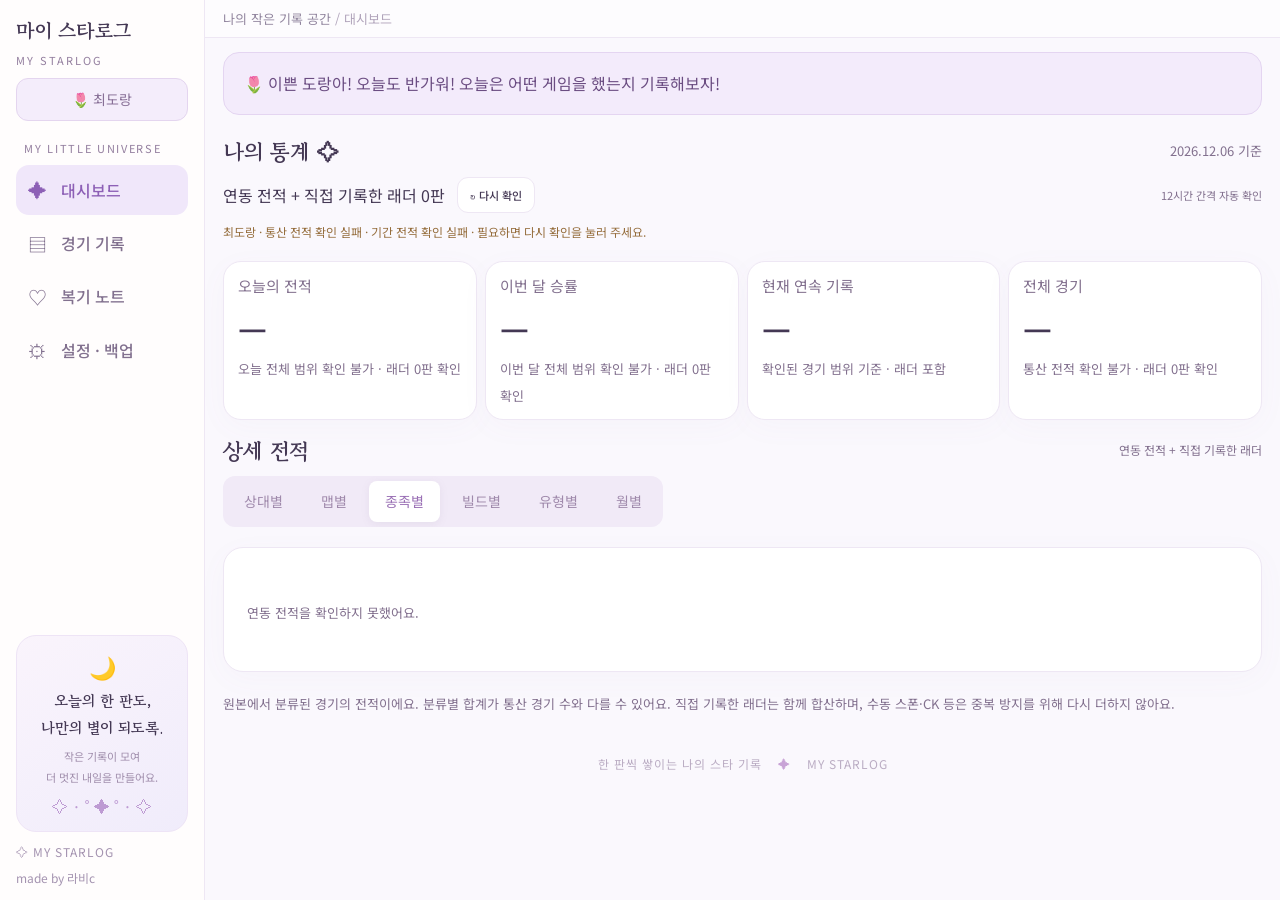
==== commit 832b69b2: "Preserve synced-game notes and show ladder in unified 12-hour statistics" ====
--- a/starlog/index.html
+++ b/starlog/index.html
@@ -1,3 +1,4 @@
-<!doctype html><html lang="ko"><head><meta charset="UTF-8"><meta name="viewport" content="width=device-width,initial-scale=1"><meta name="theme-color" content="#eee6ff"><title>마이 스타로그 · 스타크래프트 경기 기록장</title><meta name="description" content="스폰·래더·연습·CK까지, 나의 스타크래프트 경기와 빌드, 복기, 피드백을 기록하는 개인 기록장."><link rel="preconnect" href="https://fonts.googleapis.com"><link href="https://fonts.googleapis.com/css2?family=Gowun+Batang:wght@400;700&family=Noto+Sans+KR:wght@400;500;600;700;800&display=swap" rel="stylesheet"><link rel="manifest" href="manifest.webmanifest"><link rel="stylesheet" href="style.css?v=2.0.19"><link rel="stylesheet" href="elo-public.css?v=2.0.19"></head><body><aside class="sidebar"><a class="brand" href="#home"><span>마이 스타로그<small>MY STARLOG</small></span></a><div class="profile">🌷 <span id="profileName">최도랑</span></div><div class="nav-label">MY LITTLE UNIVERSE</div><nav id="nav"><a href="#home">✦ <span>대시보드</span></a><a href="#records">▤ <span>경기 기록</span></a><a href="#review">♡ <span>복기 노트</span></a><a href="#settings">⚙ <span>설정 · 백업</span></a></nav><div class="sidebar-note"><div>🌙</div><b>오늘의 한 판도,<br>나만의 별이 되도록.</b><small>작은 기록이 모여<br>더 멋진 내일을 만들어요.</small><span>✧ · ˚ ✦ ˚ · ✧</span></div><div class="sidebar-bottom">✧ MY STARLOG <small>made by 라비c</small></div></aside><main><header><div id="breadcrumb">나의 작은 기록 공간 <span> / 대시보드</span></div></header><div class="content"><div id="nameGreeting" role="status" hidden style="margin-bottom:20px;padding:16px 20px;background:#f3ebfb;border:1px solid #e4d5f1;border-radius:16px;font-size:16px;line-height:1.8;color:#6b4d82"></div><section id="home" class="page"></section><section id="records" class="page"></section><section id="review" class="page"></section><section id="settings" class="page"></section></div><footer>한 판씩 쌓이는 나의 스타 기록 <span>✦</span> MY STARLOG</footer></main><button class="floating" onclick="openForm()" aria-label="경기 기록하기">＋</button><dialog id="welcomeNotice" aria-labelledby="welcomeNoticeTitle"><div class="notice-heading"><h2 id="welcomeNoticeTitle">마이 스타로그 안내</h2><button class="icon-btn" onclick="dismissWelcomeNotice()" aria-label="안내 닫기">✕</button></div><div id="nameGuide" hidden style="margin-bottom:20px;padding:16px 20px;background:#f3ebfb;border:1px solid #e4d5f1;border-radius:16px;font-size:16px;line-height:1.8;color:#6b4d82">🌷 <a href="#settings" style="color:inherit;font-weight:600;text-underline-offset:4px">‘나의 스타로그’를 눌러 이름을 등록해 주세요.</a><br><span style="font-size:14px">설정에서 이름 / 닉네임을 입력하고 ‘설정 저장하기’를 눌러 주세요.</span></div><div id="migrationNotice" aria-live="polite"></div><div class="modal-actions"><button class="btn primary" onclick="dismissWelcomeNotice()">확인 · 닫기</button></div></dialog><dialog id="editor"><form id="matchForm"><div class="modal-head"><div><span class="eyebrow">NEW MEMORY</span><h2 id="formTitle">오늘의 한 판 기록하기 ✨</h2></div><button type="button" class="icon-btn" onclick="closeForm()" aria-label="닫기">✕</button></div><input name="id" type="hidden"><div class="form-grid"><label>경기 날짜<input name="date" type="date" required></label><label>경기 유형<select name="type"><option>스폰</option><option>래더</option><option>연습</option><option>CK</option><option>기타</option></select></label><label>상대 이름 <em>*</em><input name="opponent" list="opponents" maxlength="60" required placeholder="누구와 함께했나요?"></label><label>상대 종족<select name="race"><option value="P">프로토스</option><option value="T">테란</option><option value="Z">저그</option><option value="R">랜덤 / 모름</option></select></label><label>맵 <em>*</em><input name="map" list="maps" maxlength="80" required placeholder="맵 이름 입력"></label></div><label style="margin-bottom:18px">경기 결과 <em>*</em><select name="result" required><option value="" disabled selected>승패를 선택해 주세요</option><option value="W">승리</option><option value="L">패배</option></select></label><div class="form-grid"><label>내 빌드 <small>선택</small><input name="build" list="builds" maxlength="100" placeholder="예: 더블 넥서스"></label><label>상대 빌드 <small>선택</small><input name="enemyBuild" maxlength="100" placeholder="기억해둘 상대의 빌드"></label></div><label>복기 · 피드백 메모 <small>선택 · 최대 10,000자 · 아래쪽을 끌어 크기 조절</small><textarea name="memo" rows="8" maxlength="10000" placeholder="잘한 점도, 다음에 바꿔볼 점도 편하게 남겨요."></textarea></label><label>복기 태그 <small>쉼표로 구분</small><input name="tags" maxlength="200" placeholder="정찰, 빌드 대응, 교전, 잘한 플레이"></label><label class="check"><input name="star" type="checkbox"> ♡ 다시 보고 싶은 경기</label><div class="modal-actions"><button type="button" class="btn" onclick="copyLast()">직전 경기 가져오기</button><button type="submit" class="btn primary">기록 저장하기 ✦</button></div><p class="hint">작성 중인 내용은 이 브라우저에 임시 저장돼요.</p></form></dialog><datalist id="opponents"></datalist><datalist id="maps"></datalist><datalist id="builds"></datalist><div id="toast" role="status"></div><script src="elo-public.js?v=2.0.19"></script><script src="app.js?v=2.0.19"></script><script src="player-autofill.js?v=2.0.19"></script></body></html>
+<!doctype html><html lang="ko"><head><meta charset="UTF-8"><meta name="viewport" content="width=device-width,initial-scale=1"><meta name="theme-color" content="#eee6ff"><title>마이 스타로그 · 스타크래프트 경기 기록장</title><meta name="description" content="스폰·래더·연습·CK까지, 나의 스타크래프트 경기와 빌드, 복기, 피드백을 기록하는 개인 기록장."><link rel="preconnect" href="https://fonts.googleapis.com"><link href="https://fonts.googleapis.com/css2?family=Gowun+Batang:wght@400;700&family=Noto+Sans+KR:wght@400;500;600;700;800&display=swap" rel="stylesheet"><link rel="manifest" href="manifest.webmanifest"><link rel="stylesheet" href="style.css?v=2.0.20"><link rel="stylesheet" href="elo-public.css?v=2.0.20"></head><body><aside class="sidebar"><a class="brand" href="#home"><span>마이 스타로그<small>MY STARLOG</small></span></a><div class="profile">🌷 <span id="profileName">최도랑</span></div><div class="nav-label">MY LITTLE UNIVERSE</div><nav id="nav"><a href="#home">✦ <span>대시보드</span></a><a href="#records">▤ <span>경기 기록</span></a><a href="#review">♡ <span>복기 노트</span></a><a href="#settings">⚙ <span>설정 · 백업</span></a></nav><div class="sidebar-note"><div>🌙</div><b>오늘의 한 판도,<br>나만의 별이 되도록.</b><small>작은 기록이 모여<br>더 멋진 내일을 만들어요.</small><span>✧ · ˚ ✦ ˚ · ✧</span></div><div class="sidebar-bottom">✧ MY STARLOG <small>made by 라비c</small></div></aside><main><header><div id="breadcrumb">나의 작은 기록 공간 <span> / 대시보드</span></div></header><div class="content"><div id="nameGreeting" role="status" hidden style="margin-bottom:20px;padding:16px 20px;background:#f3ebfb;border:1px solid #e4d5f1;border-radius:16px;font-size:16px;line-height:1.8;color:#6b4d82"></div><section id="home" class="page"></section><section id="records" class="page"></section><section id="review" class="page"></section><section id="settings" class="page"></section></div><footer>한 판씩 쌓이는 나의 스타 기록 <span>✦</span> MY STARLOG</footer></main><button class="floating" onclick="openForm()" aria-label="경기 기록하기">＋</button><dialog id="welcomeNotice" aria-labelledby="welcomeNoticeTitle"><div class="notice-heading"><h2 id="welcomeNoticeTitle">마이 스타로그 안내</h2><button class="icon-btn" onclick="dismissWelcomeNotice()" aria-label="안내 닫기">✕</button></div><div id="nameGuide" hidden style="margin-bottom:20px;padding:16px 20px;background:#f3ebfb;border:1px solid #e4d5f1;border-radius:16px;font-size:16px;line-height:1.8;color:#6b4d82">🌷 <a href="#settings" style="color:inherit;font-weight:600;text-underline-offset:4px">‘나의 스타로그’를 눌러 이름을 등록해 주세요.</a><br><span style="font-size:14px">설정에서 이름 / 닉네임을 입력하고 ‘설정 저장하기’를 눌러 주세요.</span></div><div id="migrationNotice" aria-live="polite"></div><div class="modal-actions"><button class="btn primary" onclick="dismissWelcomeNotice()">확인 · 닫기</button></div></dialog><dialog id="editor"><form id="matchForm"><div class="modal-head"><div><span class="eyebrow">NEW MEMORY</span><h2 id="formTitle">오늘의 한 판 기록하기 ✨</h2></div><button type="button" class="icon-btn" onclick="closeForm()" aria-label="닫기">✕</button></div><input name="id" type="hidden"><div class="form-grid"><label>경기 날짜<input name="date" type="date" required></label><label>경기 유형<select name="type"><option>스폰</option><option>래더</option><option>연습</option><option>CK</option><option>기타</option></select></label><label>상대 이름 <em>*</em><input name="opponent" list="opponents" maxlength="60" required placeholder="누구와 함께했나요?"></label><label>상대 종족<select name="race"><option value="P">프로토스</option><option value="T">테란</option><option value="Z">저그</option><option value="R">랜덤 / 모름</option></select></label><label>맵 <em>*</em><input name="map" list="maps" maxlength="80" required placeholder="맵 이름 입력"></label></div><label style="margin-bottom:18px">경기 결과 <em>*</em><select name="result" required><option value="" disabled selected>승패를 선택해 주세요</option><option value="W">승리</option><option value="L">패배</option></select></label><div class="form-grid"><label>내 빌드 <small>선택</small><input name="build" list="builds" maxlength="100" placeholder="예: 더블 넥서스"></label><label>상대 빌드 <small>선택</small><input name="enemyBuild" maxlength="100" placeholder="기억해둘 상대의 빌드"></label></div><label>복기 · 피드백 메모 <small>선택 · 최대 10,000자 · 아래쪽을 끌어 크기 조절</small><textarea name="memo" rows="8" maxlength="10000" placeholder="잘한 점도, 다음에 바꿔볼 점도 편하게 남겨요."></textarea></label><label>복기 태그 <small>쉼표로 구분</small><input name="tags" maxlength="200" placeholder="정찰, 빌드 대응, 교전, 잘한 플레이"></label><label class="check"><input name="star" type="checkbox"> ♡ 다시 보고 싶은 경기</label><div class="modal-actions"><button type="button" class="btn" onclick="copyLast()">직전 경기 가져오기</button><button type="submit" class="btn primary">기록 저장하기 ✦</button></div><p class="hint">작성 중인 내용은 이 브라우저에 임시 저장돼요.</p></form></dialog><datalist id="opponents"></datalist><datalist id="maps"></datalist><datalist id="builds"></datalist><div id="toast" role="status"></div><script src="elo-notes.js?v=2.0.20"></script>
+<script src="elo-public.js?v=2.0.20"></script><script src="app.js?v=2.0.20"></script><script src="player-autofill.js?v=2.0.20"></script></body></html>
 
 
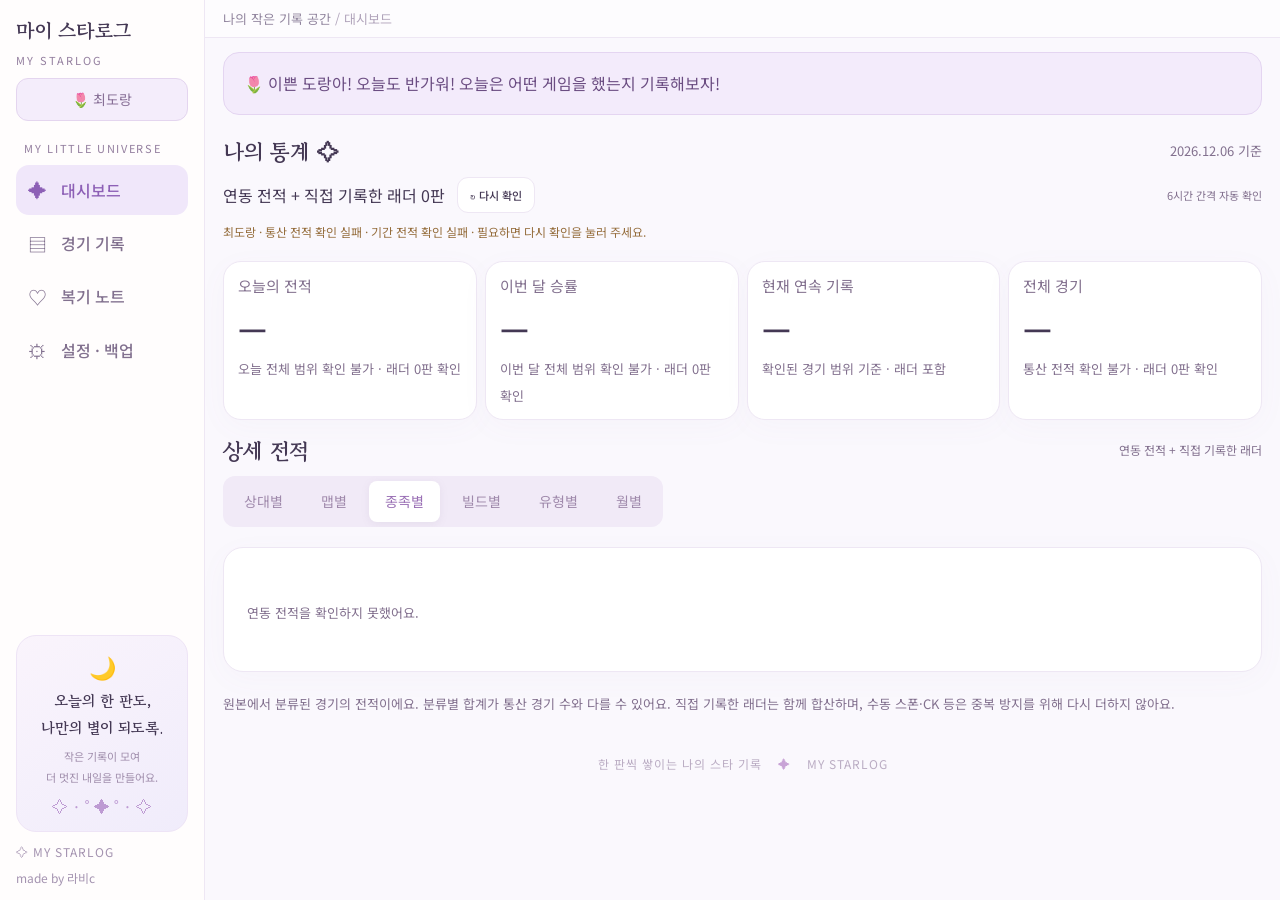
==== commit 25300a30: "Use six-hour refresh and immediate manual updates in statistics and schedule" ====
--- a/starlog/index.html
+++ b/starlog/index.html
@@ -1,4 +1,4 @@
-<!doctype html><html lang="ko"><head><meta charset="UTF-8"><meta name="viewport" content="width=device-width,initial-scale=1"><meta name="theme-color" content="#eee6ff"><title>마이 스타로그 · 스타크래프트 경기 기록장</title><meta name="description" content="스폰·래더·연습·CK까지, 나의 스타크래프트 경기와 빌드, 복기, 피드백을 기록하는 개인 기록장."><link rel="preconnect" href="https://fonts.googleapis.com"><link href="https://fonts.googleapis.com/css2?family=Gowun+Batang:wght@400;700&family=Noto+Sans+KR:wght@400;500;600;700;800&display=swap" rel="stylesheet"><link rel="manifest" href="manifest.webmanifest"><link rel="stylesheet" href="style.css?v=2.0.20"><link rel="stylesheet" href="elo-public.css?v=2.0.20"></head><body><aside class="sidebar"><a class="brand" href="#home"><span>마이 스타로그<small>MY STARLOG</small></span></a><div class="profile">🌷 <span id="profileName">최도랑</span></div><div class="nav-label">MY LITTLE UNIVERSE</div><nav id="nav"><a href="#home">✦ <span>대시보드</span></a><a href="#records">▤ <span>경기 기록</span></a><a href="#review">♡ <span>복기 노트</span></a><a href="#settings">⚙ <span>설정 · 백업</span></a></nav><div class="sidebar-note"><div>🌙</div><b>오늘의 한 판도,<br>나만의 별이 되도록.</b><small>작은 기록이 모여<br>더 멋진 내일을 만들어요.</small><span>✧ · ˚ ✦ ˚ · ✧</span></div><div class="sidebar-bottom">✧ MY STARLOG <small>made by 라비c</small></div></aside><main><header><div id="breadcrumb">나의 작은 기록 공간 <span> / 대시보드</span></div></header><div class="content"><div id="nameGreeting" role="status" hidden style="margin-bottom:20px;padding:16px 20px;background:#f3ebfb;border:1px solid #e4d5f1;border-radius:16px;font-size:16px;line-height:1.8;color:#6b4d82"></div><section id="home" class="page"></section><section id="records" class="page"></section><section id="review" class="page"></section><section id="settings" class="page"></section></div><footer>한 판씩 쌓이는 나의 스타 기록 <span>✦</span> MY STARLOG</footer></main><button class="floating" onclick="openForm()" aria-label="경기 기록하기">＋</button><dialog id="welcomeNotice" aria-labelledby="welcomeNoticeTitle"><div class="notice-heading"><h2 id="welcomeNoticeTitle">마이 스타로그 안내</h2><button class="icon-btn" onclick="dismissWelcomeNotice()" aria-label="안내 닫기">✕</button></div><div id="nameGuide" hidden style="margin-bottom:20px;padding:16px 20px;background:#f3ebfb;border:1px solid #e4d5f1;border-radius:16px;font-size:16px;line-height:1.8;color:#6b4d82">🌷 <a href="#settings" style="color:inherit;font-weight:600;text-underline-offset:4px">‘나의 스타로그’를 눌러 이름을 등록해 주세요.</a><br><span style="font-size:14px">설정에서 이름 / 닉네임을 입력하고 ‘설정 저장하기’를 눌러 주세요.</span></div><div id="migrationNotice" aria-live="polite"></div><div class="modal-actions"><button class="btn primary" onclick="dismissWelcomeNotice()">확인 · 닫기</button></div></dialog><dialog id="editor"><form id="matchForm"><div class="modal-head"><div><span class="eyebrow">NEW MEMORY</span><h2 id="formTitle">오늘의 한 판 기록하기 ✨</h2></div><button type="button" class="icon-btn" onclick="closeForm()" aria-label="닫기">✕</button></div><input name="id" type="hidden"><div class="form-grid"><label>경기 날짜<input name="date" type="date" required></label><label>경기 유형<select name="type"><option>스폰</option><option>래더</option><option>연습</option><option>CK</option><option>기타</option></select></label><label>상대 이름 <em>*</em><input name="opponent" list="opponents" maxlength="60" required placeholder="누구와 함께했나요?"></label><label>상대 종족<select name="race"><option value="P">프로토스</option><option value="T">테란</option><option value="Z">저그</option><option value="R">랜덤 / 모름</option></select></label><label>맵 <em>*</em><input name="map" list="maps" maxlength="80" required placeholder="맵 이름 입력"></label></div><label style="margin-bottom:18px">경기 결과 <em>*</em><select name="result" required><option value="" disabled selected>승패를 선택해 주세요</option><option value="W">승리</option><option value="L">패배</option></select></label><div class="form-grid"><label>내 빌드 <small>선택</small><input name="build" list="builds" maxlength="100" placeholder="예: 더블 넥서스"></label><label>상대 빌드 <small>선택</small><input name="enemyBuild" maxlength="100" placeholder="기억해둘 상대의 빌드"></label></div><label>복기 · 피드백 메모 <small>선택 · 최대 10,000자 · 아래쪽을 끌어 크기 조절</small><textarea name="memo" rows="8" maxlength="10000" placeholder="잘한 점도, 다음에 바꿔볼 점도 편하게 남겨요."></textarea></label><label>복기 태그 <small>쉼표로 구분</small><input name="tags" maxlength="200" placeholder="정찰, 빌드 대응, 교전, 잘한 플레이"></label><label class="check"><input name="star" type="checkbox"> ♡ 다시 보고 싶은 경기</label><div class="modal-actions"><button type="button" class="btn" onclick="copyLast()">직전 경기 가져오기</button><button type="submit" class="btn primary">기록 저장하기 ✦</button></div><p class="hint">작성 중인 내용은 이 브라우저에 임시 저장돼요.</p></form></dialog><datalist id="opponents"></datalist><datalist id="maps"></datalist><datalist id="builds"></datalist><div id="toast" role="status"></div><script src="elo-notes.js?v=2.0.20"></script>
-<script src="elo-public.js?v=2.0.20"></script><script src="app.js?v=2.0.20"></script><script src="player-autofill.js?v=2.0.20"></script></body></html>
+<!doctype html><html lang="ko"><head><meta charset="UTF-8"><meta name="viewport" content="width=device-width,initial-scale=1"><meta name="theme-color" content="#eee6ff"><title>마이 스타로그 · 스타크래프트 경기 기록장</title><meta name="description" content="스폰·래더·연습·CK까지, 나의 스타크래프트 경기와 빌드, 복기, 피드백을 기록하는 개인 기록장."><link rel="preconnect" href="https://fonts.googleapis.com"><link href="https://fonts.googleapis.com/css2?family=Gowun+Batang:wght@400;700&family=Noto+Sans+KR:wght@400;500;600;700;800&display=swap" rel="stylesheet"><link rel="manifest" href="manifest.webmanifest"><link rel="stylesheet" href="style.css?v=2.0.21"><link rel="stylesheet" href="elo-public.css?v=2.0.21"></head><body><aside class="sidebar"><a class="brand" href="#home"><span>마이 스타로그<small>MY STARLOG</small></span></a><div class="profile">🌷 <span id="profileName">최도랑</span></div><div class="nav-label">MY LITTLE UNIVERSE</div><nav id="nav"><a href="#home">✦ <span>대시보드</span></a><a href="#records">▤ <span>경기 기록</span></a><a href="#review">♡ <span>복기 노트</span></a><a href="#settings">⚙ <span>설정 · 백업</span></a></nav><div class="sidebar-note"><div>🌙</div><b>오늘의 한 판도,<br>나만의 별이 되도록.</b><small>작은 기록이 모여<br>더 멋진 내일을 만들어요.</small><span>✧ · ˚ ✦ ˚ · ✧</span></div><div class="sidebar-bottom">✧ MY STARLOG <small>made by 라비c</small></div></aside><main><header><div id="breadcrumb">나의 작은 기록 공간 <span> / 대시보드</span></div></header><div class="content"><div id="nameGreeting" role="status" hidden style="margin-bottom:20px;padding:16px 20px;background:#f3ebfb;border:1px solid #e4d5f1;border-radius:16px;font-size:16px;line-height:1.8;color:#6b4d82"></div><section id="home" class="page"></section><section id="records" class="page"></section><section id="review" class="page"></section><section id="settings" class="page"></section></div><footer>한 판씩 쌓이는 나의 스타 기록 <span>✦</span> MY STARLOG</footer></main><button class="floating" onclick="openForm()" aria-label="경기 기록하기">＋</button><dialog id="welcomeNotice" aria-labelledby="welcomeNoticeTitle"><div class="notice-heading"><h2 id="welcomeNoticeTitle">마이 스타로그 안내</h2><button class="icon-btn" onclick="dismissWelcomeNotice()" aria-label="안내 닫기">✕</button></div><div id="nameGuide" hidden style="margin-bottom:20px;padding:16px 20px;background:#f3ebfb;border:1px solid #e4d5f1;border-radius:16px;font-size:16px;line-height:1.8;color:#6b4d82">🌷 <a href="#settings" style="color:inherit;font-weight:600;text-underline-offset:4px">‘나의 스타로그’를 눌러 이름을 등록해 주세요.</a><br><span style="font-size:14px">설정에서 이름 / 닉네임을 입력하고 ‘설정 저장하기’를 눌러 주세요.</span></div><div id="migrationNotice" aria-live="polite"></div><div class="modal-actions"><button class="btn primary" onclick="dismissWelcomeNotice()">확인 · 닫기</button></div></dialog><dialog id="editor"><form id="matchForm"><div class="modal-head"><div><span class="eyebrow">NEW MEMORY</span><h2 id="formTitle">오늘의 한 판 기록하기 ✨</h2></div><button type="button" class="icon-btn" onclick="closeForm()" aria-label="닫기">✕</button></div><input name="id" type="hidden"><div class="form-grid"><label>경기 날짜<input name="date" type="date" required></label><label>경기 유형<select name="type"><option>스폰</option><option>래더</option><option>연습</option><option>CK</option><option>기타</option></select></label><label>상대 이름 <em>*</em><input name="opponent" list="opponents" maxlength="60" required placeholder="누구와 함께했나요?"></label><label>상대 종족<select name="race"><option value="P">프로토스</option><option value="T">테란</option><option value="Z">저그</option><option value="R">랜덤 / 모름</option></select></label><label>맵 <em>*</em><input name="map" list="maps" maxlength="80" required placeholder="맵 이름 입력"></label></div><label style="margin-bottom:18px">경기 결과 <em>*</em><select name="result" required><option value="" disabled selected>승패를 선택해 주세요</option><option value="W">승리</option><option value="L">패배</option></select></label><div class="form-grid"><label>내 빌드 <small>선택</small><input name="build" list="builds" maxlength="100" placeholder="예: 더블 넥서스"></label><label>상대 빌드 <small>선택</small><input name="enemyBuild" maxlength="100" placeholder="기억해둘 상대의 빌드"></label></div><label>복기 · 피드백 메모 <small>선택 · 최대 10,000자 · 아래쪽을 끌어 크기 조절</small><textarea name="memo" rows="8" maxlength="10000" placeholder="잘한 점도, 다음에 바꿔볼 점도 편하게 남겨요."></textarea></label><label>복기 태그 <small>쉼표로 구분</small><input name="tags" maxlength="200" placeholder="정찰, 빌드 대응, 교전, 잘한 플레이"></label><label class="check"><input name="star" type="checkbox"> ♡ 다시 보고 싶은 경기</label><div class="modal-actions"><button type="button" class="btn" onclick="copyLast()">직전 경기 가져오기</button><button type="submit" class="btn primary">기록 저장하기 ✦</button></div><p class="hint">작성 중인 내용은 이 브라우저에 임시 저장돼요.</p></form></dialog><datalist id="opponents"></datalist><datalist id="maps"></datalist><datalist id="builds"></datalist><div id="toast" role="status"></div><script src="elo-notes.js?v=2.0.21"></script>
+<script src="elo-public.js?v=2.0.21"></script><script src="app.js?v=2.0.21"></script><script src="player-autofill.js?v=2.0.21"></script></body></html>
 
 
